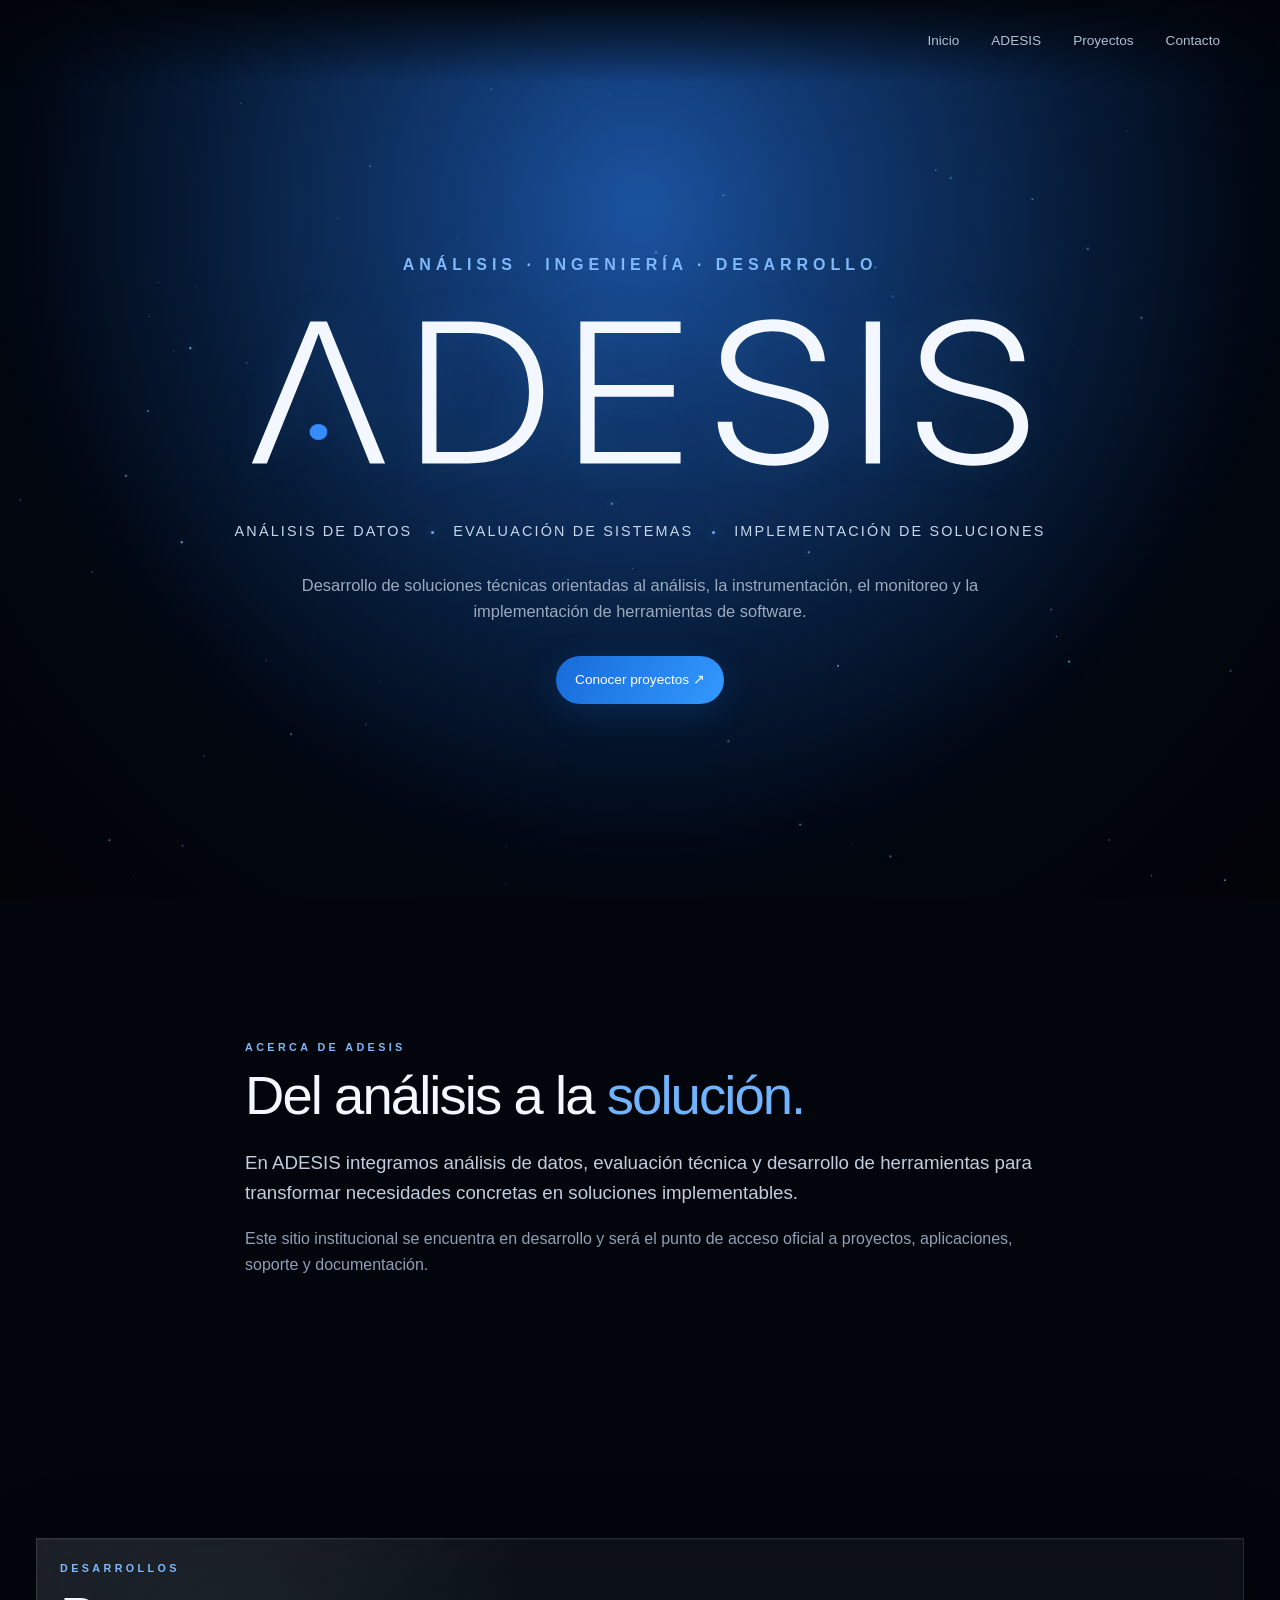
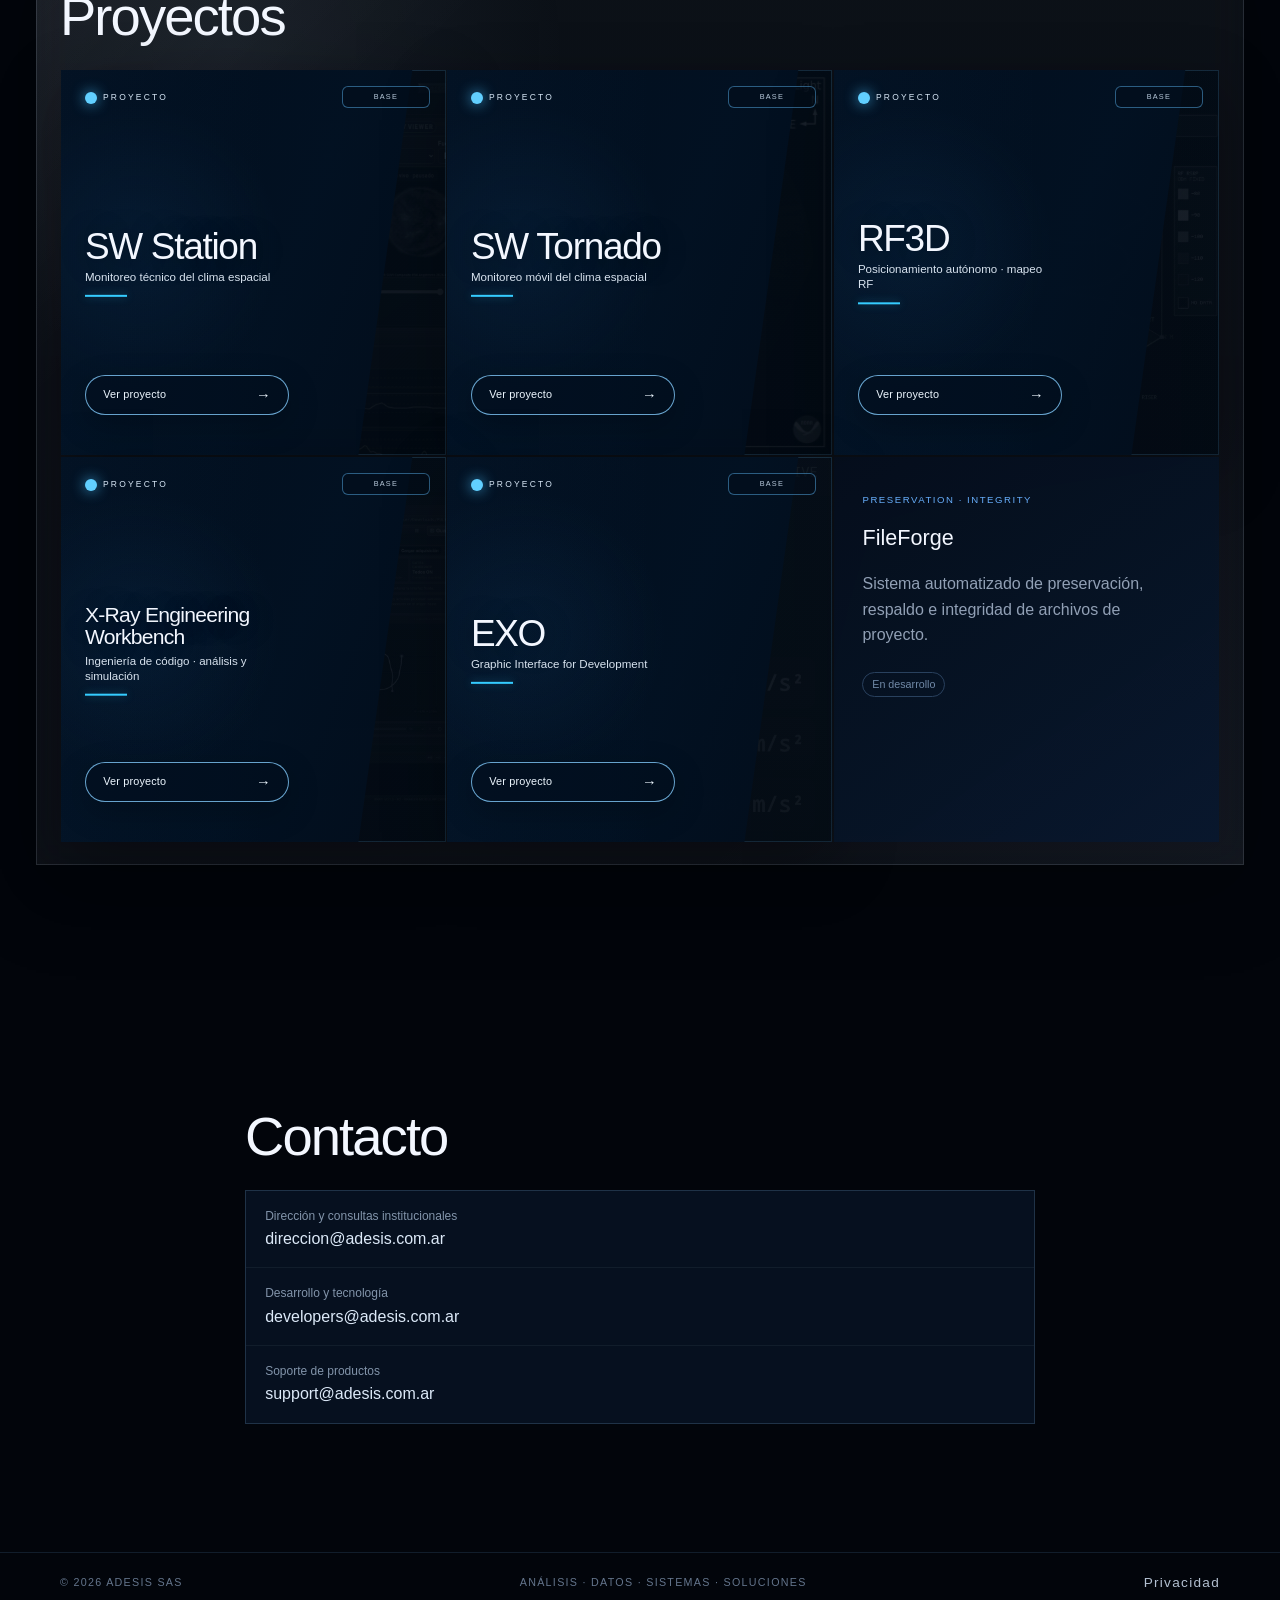
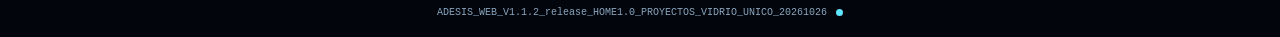
==== index.html @ 757b5bbe "Release ADESIS Web V1.1.2 — remove inner Projects panel" ====
<!doctype html>
<html lang="es"><head><meta charset="utf-8"><meta name="viewport" content="width=device-width,initial-scale=1"><meta name="theme-color" content="#020711"><meta name="description" content="ADESIS — Análisis de Datos, Evaluación de Sistemas e Implementación de Soluciones."><title>ADESIS · Análisis, ingeniería y desarrollo</title><link rel="icon" type="image/svg+xml" href="assets/favicon.svg"><link rel="stylesheet" href="assets/css/home.css?v=1.1.2"><script src="assets/js/home.js" defer></script><noscript><style>.reveal{opacity:1;transform:none}@media(max-width:760px){header .toggle{display:none}header .primary-nav{display:flex;position:static;flex-direction:row;flex-wrap:wrap;gap:.6rem;padding:.6rem;font-size:.75rem}header .nav{height:auto;min-height:82px}}</style></noscript></head><body><canvas id="particles" aria-hidden="true"></canvas><div class="glow"></div><header><div class="wrap nav"><button class="toggle" type="button" aria-controls="primary-nav" aria-expanded="false">Menú</button><nav class="primary-nav" id="primary-nav" aria-label="Navegación principal"><a href="#inicio">Inicio</a><a href="#estudio">ADESIS</a><a href="#proyectos">Proyectos</a><a href="#contacto">Contacto</a></nav></div></header><main><section id="inicio" class="hero"><div class="wrap hero-copy reveal"><p class="eyebrow">ANÁLISIS · INGENIERÍA · DESARROLLO</p><h1 class="hero-wordmark-v10" aria-label="ADESIS"><svg xmlns="http://www.w3.org/2000/svg" viewBox="0 0 7928 1900" role="img" aria-label="ADESIS">
<title>ADESIS</title>

<g transform="translate(300 1600) scale(1 -0.9)">
<path id="glyph-A-0" transform="translate(-20 0)" d="M20 0H162L520 983C557 1086 596 1198 651 1364C705 1198 744 1086 781 983L1134 0H1278L729 1490H572Z" fill="#F3F7FF"/>
<circle id="adesis-blue-dot" cx="629" cy="330" r="84.375" fill="#348CFF"/>
<path id="glyph-D-1608" transform="translate(1453 0)" d="M591 0C1040 0 1298 280 1298 749C1298 1211 1044 1490 617 1490H155V0ZM290 122V1368H609C972 1368 1163 1134 1163 749C1163 359 968 122 583 122Z" fill="#F3F7FF"/>
<path id="glyph-E-3101" transform="translate(2946 0)" d="M155 0H1101V122H290V701H1037V823H290V1368H1101V1490H155Z" fill="#F3F7FF"/>
<path id="glyph-S-4397" transform="translate(4314 0)" d="M613 -23C923 -23 1131 149 1131 399C1131 599 1001 723 722 797L553 843C338 900 249 980 249 1107C249 1271 396 1388 601 1388C812 1388 950 1264 962 1073H1096C1086 1340 896 1513 605 1513C313 1513 115 1346 115 1101C115 909 237 790 518 716L685 671C909 611 995 530 995 394C995 217 843 101 613 101C372 101 226 230 221 437H83C88 157 293 -23 613 -23Z" fill="#F3F7FF"/>
<path id="glyph-I-5795" transform="translate(5640 0)" d="M290 1490H155V0H290Z" fill="#F3F7FF"/>
<path id="glyph-S-6280" transform="translate(6197 0)" d="M613 -23C923 -23 1131 149 1131 399C1131 599 1001 723 722 797L553 843C338 900 249 980 249 1107C249 1271 396 1388 601 1388C812 1388 950 1264 962 1073H1096C1086 1340 896 1513 605 1513C313 1513 115 1346 115 1101C115 909 237 790 518 716L685 671C909 611 995 530 995 394C995 217 843 101 613 101C372 101 226 230 221 437H83C88 157 293 -23 613 -23Z" fill="#F3F7FF"/>
</g></svg></h1><p class="tagline">Análisis de Datos <i></i> Evaluación de Sistemas <i></i> Implementación de Soluciones</p><p class="lead">Desarrollo de soluciones técnicas orientadas al análisis, la instrumentación, el monitoreo y la implementación de herramientas de software.</p><div class="actions"><a class="btn primary" href="#proyectos">Conocer proyectos ↗</a></div></div></section><section id="estudio" class="section band"><div class="wrap narrow reveal"><p class="eyebrow">ACERCA DE ADESIS</p><h2>Del análisis a la <em>solución.</em></h2><p class="big">En ADESIS integramos análisis de datos, evaluación técnica y desarrollo de herramientas para transformar necesidades concretas en soluciones implementables.</p><p class="muted">Este sitio institucional se encuentra en desarrollo y será el punto de acceso oficial a proyectos, aplicaciones, soporte y documentación.</p></div></section><section id="proyectos" class="section"><div class="wrap projects-focus"><p class="eyebrow reveal">DESARROLLOS</p><h2 class="reveal">Proyectos</h2><div class="cards">
<article class="sw-project-card reveal" id="sw-station-card" aria-label="Proyecto SW Station">
  <img class="sw-project-image" src="assets/img/projects/01_SW_Station.png" alt="Interfaz real de SW Station" draggable="false">
  <div class="sw-image-veil" aria-hidden="true"></div>
  <div class="sw-shutter" aria-hidden="true"></div>
  <div class="sw-project-dot">Proyecto</div>
  <div class="sw-state" aria-live="polite">BASE</div>
  <section class="sw-title-block">
    <h3 class="sw-title">SW Station</h3>
    <p class="sw-subtitle">Monitoreo técnico del clima espacial</p>
    <div class="sw-rule" aria-hidden="true"></div>
  </section>
  <div class="sw-details" id="sw-station-details">
    <p>Estación de monitoreo y análisis operacional de clima espacial con información oficial de NOAA y NASA, visualización técnica y captura de evidencia.</p>
  </div>
  <button class="sw-action" type="button" aria-expanded="false" aria-controls="sw-station-details">
    <span>Ver proyecto</span><span class="sw-arrow">→</span>
  </button>
</article>
<article class="sw-project-card reveal" id="sw-tornado-card" aria-label="Proyecto SW Tornado">
  <img class="sw-project-image" src="assets/img/projects/02_SW_Tornado.jpg" alt="Interfaz real de SW Tornado" draggable="false">
  <div class="sw-image-veil" aria-hidden="true"></div>
  <div class="sw-shutter" aria-hidden="true"></div>
  <div class="sw-project-dot">Proyecto</div>
  <div class="sw-state" aria-live="polite">BASE</div>
  <section class="sw-title-block">
    <h3 class="sw-title">SW Tornado</h3>
    <p class="sw-subtitle">Monitoreo móvil del clima espacial</p>
    <div class="sw-rule" aria-hidden="true"></div>
  </section>
  <div class="sw-details" id="sw-tornado-details">
    <p>Plataforma móvil asociada a SW Station para monitoreo, visualización y consulta operacional de clima espacial on the go.</p>
  </div>
  <button class="sw-action" type="button" aria-expanded="false" aria-controls="sw-tornado-details">
    <span>Ver proyecto</span><span class="sw-arrow">→</span>
  </button>
</article>
<article class="sw-project-card reveal" id="rf3d-card" aria-label="Proyecto RF3D">
  <img class="sw-project-image" src="assets/img/projects/03_RF3D.png" alt="Visualización real de RF3D" draggable="false">
  <div class="sw-image-veil" aria-hidden="true"></div>
  <div class="sw-shutter" aria-hidden="true"></div>
  <div class="sw-project-dot">Proyecto</div>
  <div class="sw-state" aria-live="polite">BASE</div>
  <section class="sw-title-block">
    <h3 class="sw-title">RF3D</h3>
    <p class="sw-subtitle">Posicionamiento autónomo · mapeo RF</p>
    <div class="sw-rule" aria-hidden="true"></div>
  </section>
  <div class="sw-details" id="rf3d-details">
    <p>Sistema de posicionamiento autónomo para mapear y medir señal de RF.</p>
  </div>
  <button class="sw-action" type="button" aria-expanded="false" aria-controls="rf3d-details">
    <span>Ver proyecto</span><span class="sw-arrow">→</span>
  </button>
</article>
<article class="sw-project-card reveal" id="xray-card" aria-label="Proyecto X-Ray Engineering Workbench">
  <img class="sw-project-image" src="assets/img/projects/04_XRay.jpg" alt="Interfaz real de X-Ray Engineering Workbench" draggable="false">
  <div class="sw-image-veil" aria-hidden="true"></div>
  <div class="sw-shutter" aria-hidden="true"></div>
  <div class="sw-project-dot">Proyecto</div>
  <div class="sw-state" aria-live="polite">BASE</div>
  <section class="sw-title-block">
    <h3 class="sw-title">X-Ray Engineering Workbench</h3>
    <p class="sw-subtitle">Ingeniería de código · análisis y simulación</p>
    <div class="sw-rule" aria-hidden="true"></div>
  </section>
  <div class="sw-details" id="xray-details">
    <p>Mesa de trabajo para ingeniería de código. Analiza, secciona, visualiza y simula el comportamiento del desarrollo, aportando claridad y facilitando su depuración y ejecución.</p>
  </div>
  <button class="sw-action" type="button" aria-expanded="false" aria-controls="xray-details">
    <span>Ver proyecto</span><span class="sw-arrow">→</span>
  </button>
</article>
<article class="sw-project-card reveal" id="exo-card" aria-label="Proyecto EXO">
  <img class="sw-project-image" src="assets/img/projects/05_EXO.jpg" alt="Interfaz real de EXO" draggable="false">
  <div class="sw-image-veil" aria-hidden="true"></div>
  <div class="sw-shutter" aria-hidden="true"></div>
  <div class="sw-project-dot">Proyecto</div>
  <div class="sw-state" aria-live="polite">BASE</div>
  <section class="sw-title-block">
    <h3 class="sw-title">EXO</h3>
    <p class="sw-subtitle">Graphic Interface for Development</p>
    <div class="sw-rule" aria-hidden="true"></div>
  </section>
  <div class="sw-details" id="exo-details">
    <p>Entorno gráfico orientado a facilitar herramientas y operaciones de desarrollo.</p>
  </div>
  <button class="sw-action" type="button" aria-expanded="false" aria-controls="exo-details">
    <span>Ver proyecto</span><span class="sw-arrow">→</span>
  </button>
</article>
<article class="card reveal"><small>PRESERVATION · INTEGRITY</small><h3>FileForge</h3><p>Sistema automatizado de preservación, respaldo e integridad de archivos de proyecto.</p><span>En desarrollo</span></article></div></div></section><section id="contacto" class="section band"><div class="wrap narrow reveal"><h2>Contacto</h2><div class="contacts"><a href="mailto:direccion@adesis.com.ar">Dirección y consultas institucionales<strong>direccion@adesis.com.ar</strong></a><a href="mailto:developers@adesis.com.ar">Desarrollo y tecnología<strong>developers@adesis.com.ar</strong></a><a href="mailto:support@adesis.com.ar">Soporte de productos<strong>support@adesis.com.ar</strong></a></div></div></section></main><footer><div class="wrap foot"><span>© <span id="year"></span> ADESIS SAS</span><span>ANÁLISIS · DATOS · SISTEMAS · SOLUCIONES</span><a href="privacy.html">Privacidad</a><span class="idmp" title="Identificador de build · seleccionable y copiable">ADESIS_WEB_V1.1.2_release_HOME1.0_PROYECTOS_VIDRIO_UNICO_20261026<span class="idmp-led" aria-label="LIVE ON/OFF"></span></span></div></footer></body></html>
---- assets/css/home.css ----
:root{--bg:#02050b;--text:#f3f7ff;--muted:#91a0b5;--accent:#61adff;--line:#79b7ff22;--max:1160px}*{box-sizing:border-box}html{scroll-behavior:smooth}body{margin:0;background:#02050b;color:var(--text);font-family:"Roboto Flex","Helvetica Neue",Arial,sans-serif;line-height:1.6;overflow-x:hidden}body:before{content:"";position:fixed;inset:0;z-index:-3;background:radial-gradient(ellipse at 50% 18%,#0b2854 0,#06162f 28%,#020711 60%,#010307 100%)}#particles{position:fixed;inset:0;width:100%;height:100%;z-index:-1;pointer-events:none}.glow{position:fixed;z-index:-2;inset:-20%;pointer-events:none;background:radial-gradient(circle at 50% 30%,#2e8cff20,transparent 27%);animation:breathe 11s ease-in-out infinite alternate}.wrap{width:min(calc(100% - 2.5rem),var(--max));margin:auto}.narrow{max-width:790px}header{position:absolute;z-index:30;inset:0 0 auto;background:linear-gradient(#02050bee,#02050b00)}.nav{height:82px;display:flex;align-items:center;justify-content:space-between}.brand{color:#fff;text-decoration:none;font-weight:650;letter-spacing:.04em;font-size:1rem}nav{display:flex;gap:2rem}nav a,footer a{color:#b3c0d1;text-decoration:none;font-size:.85rem;transition:.3s}nav a:hover{color:#fff;text-shadow:0 0 18px #65adff}.toggle{display:none}.hero{min-height:100svh;display:grid;place-items:center;position:relative;padding:90px 0 50px}.hero-copy{text-align:center;max-width:880px}.eyebrow{letter-spacing:.32em;color:#7fb9fa;font-size:.67rem;font-weight:650}h1{font-weight:300;letter-spacing:.13em;font-size:clamp(4rem,11vw,8.6rem);line-height:.9;margin:1.2rem 0 1.8rem;text-shadow:0 0 50px #57a7ff2b}.tagline{letter-spacing:.15em;text-transform:uppercase;font-size:clamp(.65rem,1.4vw,.9rem);color:#c8d6e8}.tagline i:after{content:"";display:inline-block;width:3px;height:3px;border-radius:50%;background:#65adff;margin:0 .8rem;vertical-align:middle;box-shadow:0 0 10px #65adff}.lead{max-width:680px;margin:1.8rem auto;color:#9baabd;font-size:1.03rem}.actions{display:flex;justify-content:center;gap:.8rem;margin-top:2rem}.btn{padding:.8rem 1.2rem;border-radius:999px;text-decoration:none;font-size:.85rem;transition:.35s}.primary{background:linear-gradient(120deg,#176bd9,#3299ff);color:#fff;box-shadow:0 8px 35px #1d7cf22e}.primary:hover{transform:translateY(-2px);box-shadow:0 12px 42px #1d7cf257}.ghost{border:1px solid #81b6f13f;color:#d6e4f6;background:#05112459}.scroll{position:absolute;bottom:25px;left:50%;transform:translateX(-50%);text-align:center;color:#647b97;font-size:8px;letter-spacing:.24em}.section{padding:clamp(5.5rem,10vw,9rem) 0}.band{background:linear-gradient(180deg,#040d1b8f,#07152aab,#0309138f);border-block:1px solid #72a9e714}h2{font-size:clamp(2.2rem,5vw,4.1rem);font-weight:380;letter-spacing:-.035em;line-height:1.05;margin:.6rem 0 1.5rem}h2 em{font-style:normal;color:#70b4ff}.big{font-size:1.17rem;color:#c2cede}.muted,.card p{color:var(--muted)}.cards{display:grid;grid-template-columns:repeat(3,1fr);gap:1px;background:var(--line);border:1px solid var(--line)}.card{position:relative;min-height:275px;padding:1.8rem;background:linear-gradient(145deg,#050e1cf2,#08182fe6);transition:.4s;overflow:hidden}.card:before{content:"";position:absolute;inset:0;background:radial-gradient(circle at 50% 0,#3f99ff1f,transparent 52%);opacity:0;transition:.4s}.card:hover{transform:translateY(-3px);z-index:2;box-shadow:0 18px 60px #0008}.card:hover:before{opacity:1}.card small{color:#67aefb;font-size:.6rem;letter-spacing:.16em}.card h3{font-size:1.35rem;font-weight:480;margin:.6rem 0}.card span{display:inline-block;margin-top:.5rem;padding:.2rem .55rem;border:1px solid #29415e;border-radius:999px;color:#718aa8;font-size:.67rem}.contacts{display:grid;gap:1px;background:var(--line);border:1px solid var(--line)}.contacts a{display:flex;flex-direction:column;padding:1rem 1.2rem;background:#051020e6;color:#8294aa;text-decoration:none;font-size:.75rem;transition:.3s}.contacts a:hover{background:#0b2343cc}.contacts strong{color:#dce9f8;font-size:1rem;font-weight:480}footer{border-top:1px solid var(--line);color:#64758c;font-size:.67rem;letter-spacing:.12em}.foot{min-height:82px;display:flex;justify-content:space-between;align-items:center}.reveal{opacity:0;transform:translateY(18px);transition:opacity .9s ease,transform .9s cubic-bezier(.2,.7,.2,1)}.reveal.visible{opacity:1;transform:none}@keyframes breathe{from{opacity:.6;transform:scale(.96)}to{opacity:1;transform:scale(1.04)}}@media(max-width:760px){.wrap{width:min(calc(100% - 1.5rem),var(--max))}.toggle{display:block;background:#071326aa;color:#d9e8f8;border:1px solid #29415e;border-radius:999px;padding:.45rem .8rem}nav{display:none;position:absolute;top:70px;left:.75rem;right:.75rem;flex-direction:column;padding:1rem;background:#050d1af2;border:1px solid var(--line);backdrop-filter:blur(18px)}nav.open{display:flex}h1{font-size:clamp(3.4rem,18vw,5.5rem);letter-spacing:.07em}.tagline{line-height:2}.actions{flex-direction:column;align-items:center}.cards{grid-template-columns:1fr}.card{min-height:220px}.foot{padding:1.2rem 0;min-height:0;flex-direction:column;align-items:flex-start;gap:.5rem}}@media(prefers-reduced-motion:reduce){html{scroll-behavior:auto}.glow{animation:none}.reveal{opacity:1;transform:none;transition:none}}.hero-wordmark{display:flex;align-items:baseline;justify-content:center;gap:0;letter-spacing:.13em}.hero-a{position:relative;display:inline-block;font:inherit;font-weight:300;letter-spacing:0;color:#f3f7ff;line-height:inherit}.hero-a:after{content:"";position:absolute;left:50%;top:49%;width:.34em;height:.105em;background:#071a38;transform:translate(-50%,-50%);z-index:1}.hero-a-dot{position:absolute;z-index:2;left:50%;top:49%;width:.055em;height:.055em;border-radius:50%;background:#348cff;transform:translate(-50%,-50%);box-shadow:0 0 .055em rgba(52,140,255,.8),0 0 .12em rgba(52,140,255,.3)}.hero-wordmark>span:last-child{font:inherit;font-weight:300;letter-spacing:.13em}
/* ADESIS experimental hero wordmark v0.1 */
.hero-wordmark-v01{display:block;width:min(92vw,780px);margin:1.2rem auto 1.8rem;line-height:1;color:#f3f7ff;text-shadow:none}
.hero-wordmark-v01 svg{display:block;width:100%;height:auto;overflow:visible;filter:drop-shadow(0 0 20px rgba(87,167,255,.10))}
.hero-wordmark-v01 .wm-dot{fill:#348cff;filter:drop-shadow(0 0 5px rgba(52,140,255,.75))}
.hero-wordmark-v01 .wm-cuts{fill:#08204a}
@media(max-width:760px){.hero-wordmark-v01{width:min(91vw,650px);margin:1.4rem auto 1.8rem}.hero-wordmark-v01 .wm-strokes{stroke-width:7.4}}

/* ADESIS official wordmark v1.2 */
.hero-wordmark-official{display:flex;align-items:baseline;justify-content:center;gap:.015em;margin:1.2rem 0 1.8rem;font-size:clamp(4rem,11vw,8.6rem);font-weight:300;letter-spacing:.13em;line-height:.9;color:#f3f7ff;text-shadow:0 0 50px #57a7ff2b}
.hero-wordmark-official .official-a{display:inline-flex;width:.82em;height:.92em;flex:0 0 .82em;align-self:baseline;transform:translateY(.075em);align-items:flex-end;justify-content:center}
.hero-wordmark-official .official-a svg{display:block;width:100%;height:100%;overflow:visible}
.hero-wordmark-official .official-a-dot{fill:#348cff;filter:drop-shadow(0 0 3px rgba(52,140,255,.7))}
.hero-wordmark-official .official-rest{font:inherit;letter-spacing:.13em;line-height:.9}
@media(max-width:760px){.hero-wordmark-official{font-size:clamp(3.4rem,18vw,5.5rem);letter-spacing:.07em}.hero-wordmark-official .official-rest{letter-spacing:.07em}}


/* ADESIS OFFLINE LAB — SW Station Card v1.4 integration
   Namespaced to avoid changing production card rules. */
.lab-ribbon{position:fixed;z-index:90;right:14px;bottom:14px;padding:7px 11px;border:1px solid rgba(99,164,230,.32);border-radius:999px;background:rgba(3,12,24,.70);backdrop-filter:blur(10px);color:#8cc8ff;font-size:9px;letter-spacing:.16em;pointer-events:none}
.sw-project-card{
  --sw-line:rgba(65,174,255,.55);
  --sw-top-base:91%;--sw-bottom-base:77%;
  --sw-top-open:58%;--sw-bottom-open:38%;
  --sw-ease:cubic-bezier(.22,.62,.21,1);
  position:relative;width:100%;aspect-ratio:1/1;min-height:0;
  overflow:hidden;isolation:isolate;container-type:inline-size;
  border:0;background:#03101f;
  box-shadow:0 20px 60px rgba(0,0,0,.30),inset 0 0 0 1px rgba(101,191,255,.34);
}
.sw-project-image{position:absolute;inset:-1%;z-index:0;width:102%;height:102%;object-fit:cover;object-position:50% 50%;filter:grayscale(1) saturate(0) brightness(.40) contrast(.93);opacity:.30;transform:scale(1.015);transition:filter 1350ms var(--sw-ease) 80ms,opacity 1350ms var(--sw-ease) 80ms,transform 1450ms var(--sw-ease)}
.sw-image-veil{position:absolute;inset:0;z-index:1;pointer-events:none;background:linear-gradient(90deg,rgba(2,7,13,.30),rgba(2,7,13,.12) 58%,rgba(2,7,13,.18)),linear-gradient(180deg,rgba(3,10,18,.13),rgba(0,4,9,.24));opacity:1;transition:opacity 1300ms var(--sw-ease) 70ms}
.sw-shutter{position:absolute;inset:-1px;z-index:2;pointer-events:none;clip-path:polygon(0 0,var(--sw-top-base) 0,var(--sw-bottom-base) 100%,0 100%);background:radial-gradient(circle at 20% 46%,rgba(16,61,104,.20),transparent 38%),linear-gradient(110deg,rgba(2,14,29,.992) 0%,rgba(2,17,34,.984) 57%,rgba(2,13,27,.97) 100%);box-shadow:23px 0 58px rgba(0,0,0,.34);transition:clip-path 1280ms var(--sw-ease)}
.sw-shutter:after{content:"";position:absolute;inset:0;background:linear-gradient(90deg,rgba(26,100,169,.05),transparent 54%)}
.sw-project-dot{position:absolute;z-index:6;top:5.4%;left:6.2%;display:flex;align-items:center;gap:1.6cqw;color:#d7e6f5;text-transform:uppercase;font-size:clamp(.48rem,2.2cqw,.62rem);letter-spacing:.26em}
.sw-project-dot:before{content:"";width:clamp(7px,3.1cqw,12px);height:clamp(7px,3.1cqw,12px);border-radius:50%;background:#61cfff;box-shadow:0 0 14px rgba(71,193,255,.85)}
.sw-state{position:absolute;z-index:6;right:4.2%;top:4.2%;min-width:clamp(58px,23cqw,90px);text-align:center;padding:4px 8px;border:1px solid rgba(87,171,232,.5);border-radius:6px;color:#b8c9db;background:rgba(3,14,27,.48);font-size:clamp(.45rem,1.9cqw,.56rem);letter-spacing:.16em;transition:color .7s ease,border-color .7s ease,box-shadow .7s ease}
.sw-title-block{position:absolute;z-index:5;left:6.2%;width:52%;top:50%;transform:translateY(-50%);transition:top 1280ms var(--sw-ease),transform 1280ms var(--sw-ease)}
.sw-title{margin:0;font-size:clamp(1.8rem,9.6cqw,3.25rem);font-weight:430;line-height:.96;letter-spacing:-.035em;text-shadow:0 2px 28px rgba(0,0,0,.48)}
.sw-subtitle{margin:1.5cqw 0 0;font-size:clamp(.69rem,3.0cqw,1.02rem);font-weight:400;color:#d8e3ef;line-height:1.3}
.sw-rule{width:clamp(25px,11cqw,44px);height:2px;margin-top:2.6cqw;background:#35ccff;box-shadow:0 0 8px rgba(53,204,255,.36)}
.sw-details{position:absolute;z-index:5;left:6.2%;top:49%;width:46%;opacity:0;transform:translateY(18px);pointer-events:none;transition:opacity 720ms ease 420ms,transform 1050ms var(--sw-ease) 300ms}
.sw-details p{margin:0;color:#cfdae7;font-size:clamp(.64rem,2.55cqw,.88rem);line-height:1.48;max-width:37ch}
.sw-action{position:absolute;z-index:7;left:6.2%;bottom:10.5%;appearance:none;min-width:clamp(142px,53cqw,205px);padding:clamp(8px,2.6cqw,13px) clamp(13px,4.5cqw,22px);border:1px solid rgba(132,205,255,.78);border-radius:999px;background:rgba(3,15,30,.64);color:#eef7ff;font:inherit;font-size:clamp(.68rem,2.8cqw,.92rem);letter-spacing:.015em;display:inline-flex;justify-content:space-between;align-items:center;gap:3cqw;cursor:pointer;box-shadow:0 10px 32px rgba(0,0,0,.22);transition:background 700ms ease 430ms,border-color 700ms ease 430ms,color 700ms ease 430ms,box-shadow 700ms ease 430ms,transform .25s ease,opacity .28s ease .05s,visibility 0s linear .33s}
.sw-action:active{transform:scale(.985)}.sw-action:focus-visible{outline:2px solid #8fe4ff;outline-offset:4px}.sw-arrow{font-size:1.35em;font-weight:300;line-height:1;transition:transform 700ms var(--sw-ease) 430ms}
.sw-project-card.is-open .sw-shutter{clip-path:polygon(0 0,var(--sw-top-open) 0,var(--sw-bottom-open) 100%,0 100%)}
.sw-project-card.is-open .sw-project-image{filter:grayscale(0) saturate(1.06) brightness(.84) contrast(1.02);opacity:.78;transform:scale(1.024)}
.sw-project-card.is-open .sw-image-veil{opacity:.18}
.sw-project-card.is-open .sw-title-block{top:30.5%;transform:translateY(-34%)}
.sw-project-card.is-open .sw-details{opacity:1;transform:translateY(0)}
.sw-project-card.is-open .sw-action{pointer-events:none;cursor:default;opacity:0;visibility:hidden;transform:translateY(8px);box-shadow:none}
.sw-project-card.is-open .sw-arrow{transform:translateX(4px)}
.sw-project-card.is-open .sw-state{color:#4bd8ff;border-color:#29c7ff;box-shadow:0 0 18px rgba(40,200,255,.14)}
@media(max-width:760px){.sw-project-card{border-radius:18px}.sw-title-block{width:61%}.sw-project-card.is-open .sw-title-block{top:29.5%;width:59%}.sw-details{width:55%}.sw-action{bottom:9%}}
@media(max-width:440px){.sw-project-card{--sw-top-base:93%;--sw-bottom-base:80%;--sw-top-open:61%;--sw-bottom-open:41%}.sw-title-block{width:64%}.sw-project-card.is-open .sw-title-block{width:62%;top:28.5%}.sw-details{width:59%;top:47.5%}.sw-action{bottom:8.5%}}
@media(prefers-reduced-motion:reduce){.sw-project-card *,.sw-project-card *:before,.sw-project-card *:after{transition:none!important;animation:none!important}}


/* Center the CCOR White Light square (source y=725..1486) in the card. */
#sw-tornado-card .sw-project-image{object-position:50% 97.3%}
#exo-card .sw-project-image{object-position:50% 32%}
@media(max-width:760px){#exo-card .sw-project-image{object-position:50% 28%}}

#xray-card .sw-title{font-size:clamp(1.18rem,1.65vw,1.72rem);line-height:1.06}
#xray-card .sw-subtitle{max-width:95%}
@media(max-width:760px){#xray-card .sw-title{font-size:clamp(1.25rem,5.8vw,1.7rem)}}

#rf3d-card .sw-project-image{object-position:50% 45%}
@media(max-width:760px){#rf3d-card .sw-project-image{object-position:50% 43%}}

/* ===== ADESIS 1.0.6 candidate | EXCLUSIVE SITE-SHELL OVERRIDES ===== */
/* Fondo único más luminoso, sin bandas que cortan la atmósfera */
body::before{background:radial-gradient(ellipse at 50% 24%,#133b78 0%,#0b2854 18%,#061a37 40%,#020711 68%,#010307 100%)}
.glow{inset:-24%;background:radial-gradient(circle at 50% 31%,rgba(46,140,255,.30) 0%,rgba(46,140,255,.16) 18%,rgba(46,140,255,.06) 34%,transparent 50%)}
.band{background:transparent;border-block:none}
.section{background:transparent}
/* Navegación conservada; sólo se elimina la marca repetida de la esquina */
header .nav{justify-content:flex-end}
/* Títulos generales - aprox. 15% más pequeños. Las tarjetas NO se alteran */
.section h2{font-size:clamp(1.9rem,4.25vw,3.48rem)}
/* Rótulo superior ANÁLISIS · INGENIERÍA · DESARROLLO más visible */
.hero .eyebrow{font-size:clamp(.80rem,1.25vw,1.02rem);font-weight:650;letter-spacing:.31em}
/* Geometría del logo elegida: A tipográfica sin travesaño + punto azul aumentado */
.hero-wordmark-v10{display:block;width:min(100%,840px);max-width:100%;margin:1rem auto 1.55rem;line-height:1;letter-spacing:normal;font-size:initial;text-shadow:none}
.hero-wordmark-v10 svg{display:block;width:100%;height:auto;overflow:visible;filter:drop-shadow(0 0 18px rgba(87,167,255,.11))}
/* Cristal gris, esquinas rectas, solo en el rectángulo interno de Proyectos */
#proyectos .projects-focus{position:relative;isolation:isolate}
/* Cristal en capa posterior, SIN reducir el ancho ni alterar la geometría de las tarjetas */
#proyectos .projects-focus::before{content:"";position:absolute;z-index:-1;inset:-22px -24px;pointer-events:none;border-radius:0;background:linear-gradient(180deg,rgba(64,70,78,.18),rgba(34,39,47,.34));border:1px solid rgba(204,216,230,.14);box-shadow:0 24px 80px rgba(0,0,0,.28),inset 0 1px 0 rgba(255,255,255,.04);backdrop-filter:blur(18px) saturate(118%);-webkit-backdrop-filter:blur(18px) saturate(118%)}
#proyectos .projects-focus::after{content:"";position:absolute;z-index:-1;inset:-22px -24px;pointer-events:none;background:linear-gradient(135deg,rgba(255,255,255,.05),transparent 24%,transparent 74%,rgba(145,165,190,.045)),radial-gradient(circle at 16% 12%,rgba(155,176,204,.08),transparent 26%)}
/* Solo indicador IDMP de la build candidata; ninguna modificación de las tarjetas */
.idmp{font:10px ui-monospace,SFMono-Regular,Consolas,monospace;letter-spacing:0;color:#88a5bf;display:inline-flex;align-items:center;gap:9px;overflow-wrap:anywhere;user-select:text}
.idmp-led{display:inline-block;flex:0 0 7px;width:7px;height:7px;border-radius:50%;background:#5ee5ff;animation:idmp-pulse 2s steps(1,end) infinite}
@keyframes idmp-pulse{0%,49.99%{opacity:1}50%,100%{opacity:0}}
@media(max-width:760px){
 .hero-wordmark-v10{width:min(95vw,650px);margin:1.3rem auto 1.5rem}
 .hero .eyebrow{font-size:.80rem;letter-spacing:.22em}
 #proyectos .projects-focus::before,#proyectos .projects-focus::after{inset:-13px -8px}
 .foot{gap:.7rem;align-items:flex-start}
 .idmp{max-width:100%;font-size:9px}
}
@media(prefers-reduced-motion:reduce){.idmp-led{animation:none}}
/* ===== END SITE-SHELL OVERRIDES ===== */


/* V1.0.7 · FileForge: misma curvatura móvil (18px) que las otras tarjetas. Desktop permanece igual. */
@media(max-width:760px){#proyectos .cards > article.card{border-radius:18px}}

/* V1.0.8 · footer completo, copiable y adaptable */
.foot{flex-wrap:wrap;gap:.8rem;padding:1.2rem 0}
.idmp{flex-basis:100%;min-width:0;justify-content:center;word-break:break-word}
a:focus-visible,.toggle:focus-visible{outline:2px solid #8fe4ff;outline-offset:4px}
@media(max-width:760px){.idmp{justify-content:flex-start}}
/* Indicador discreto ON/OFF también con movimiento reducido. */
@media(prefers-reduced-motion:reduce){.idmp-led{animation:idmp-pulse 4s steps(1,end) infinite}}

/* Evitar que el marco de proyectos exceda los márgenes en tablet. */
@media(min-width:761px) and (max-width:1208px){#proyectos .projects-focus::before,#proyectos .projects-focus::after{left:-18px;right:-18px}}


/* V1.1.2 · Un solo panel de vidrio: la grilla conserva su geometría. */
#proyectos .cards{background:transparent;border-color:transparent}
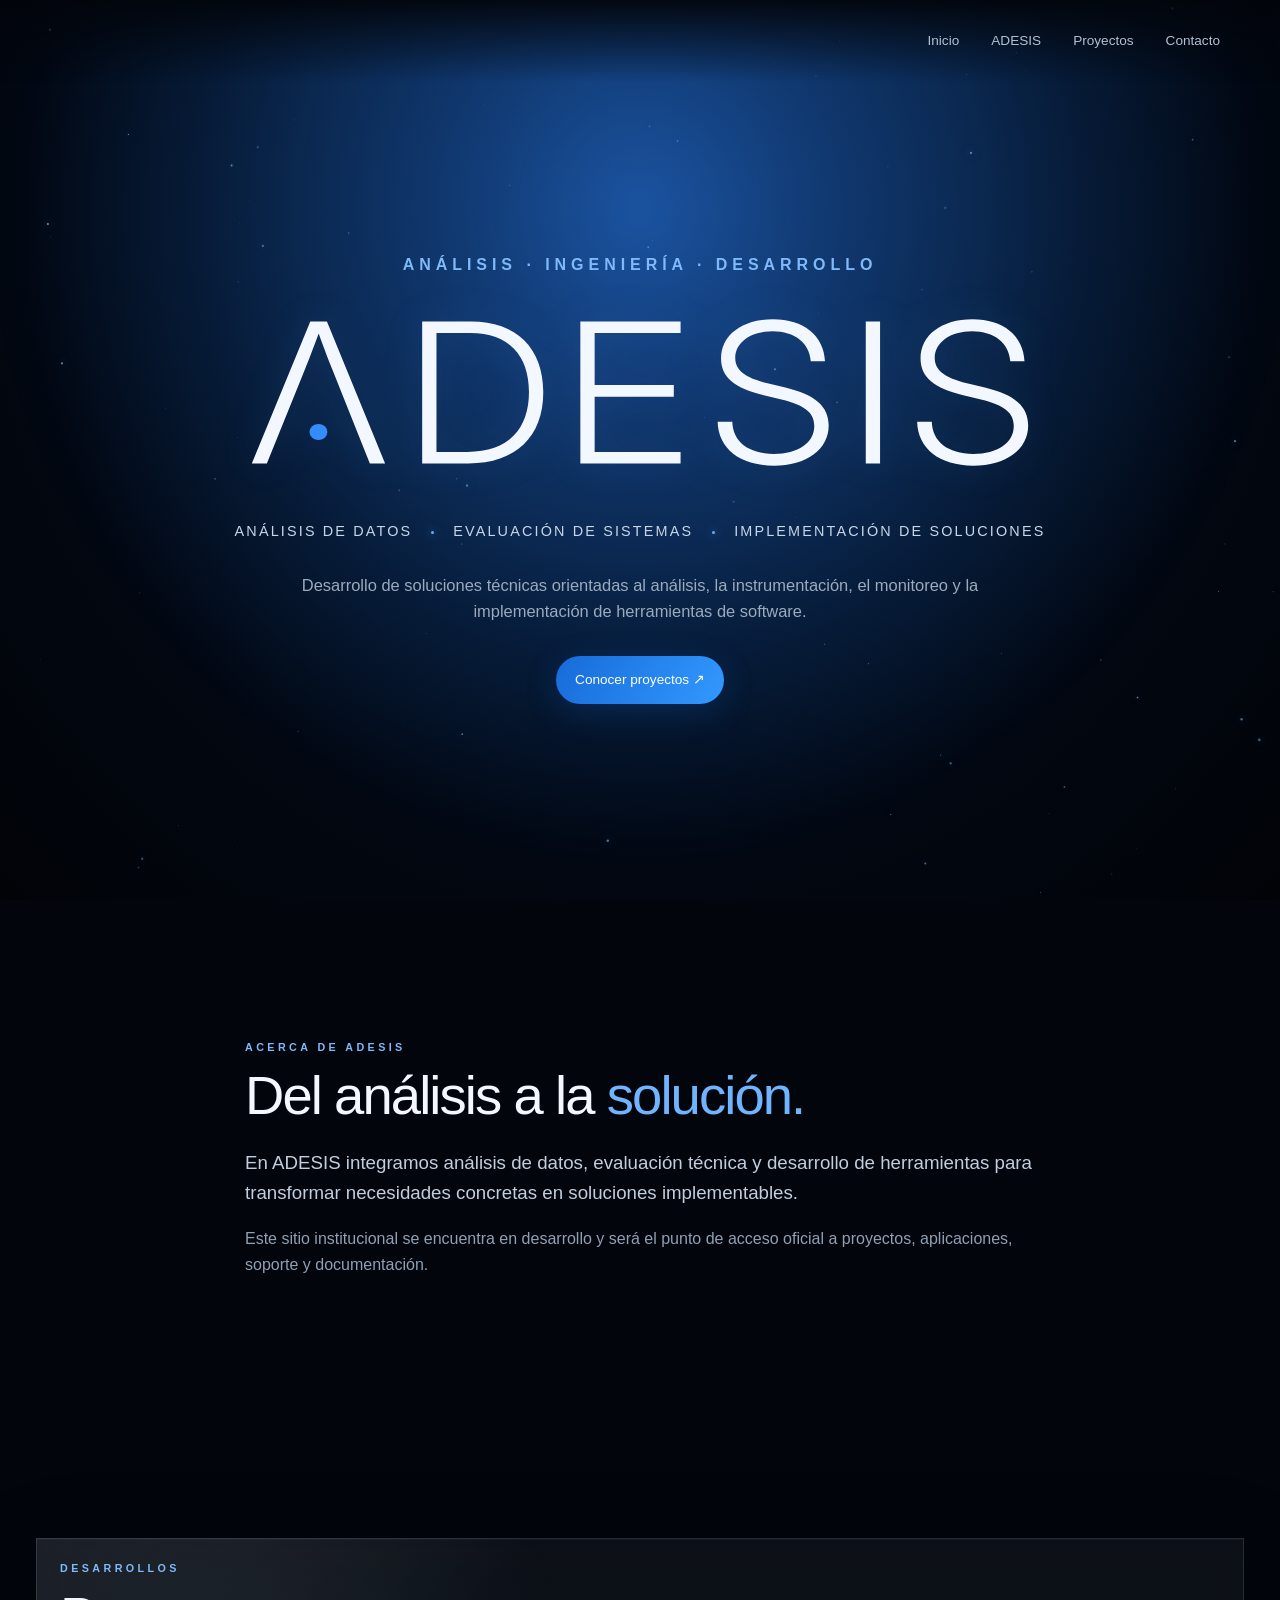
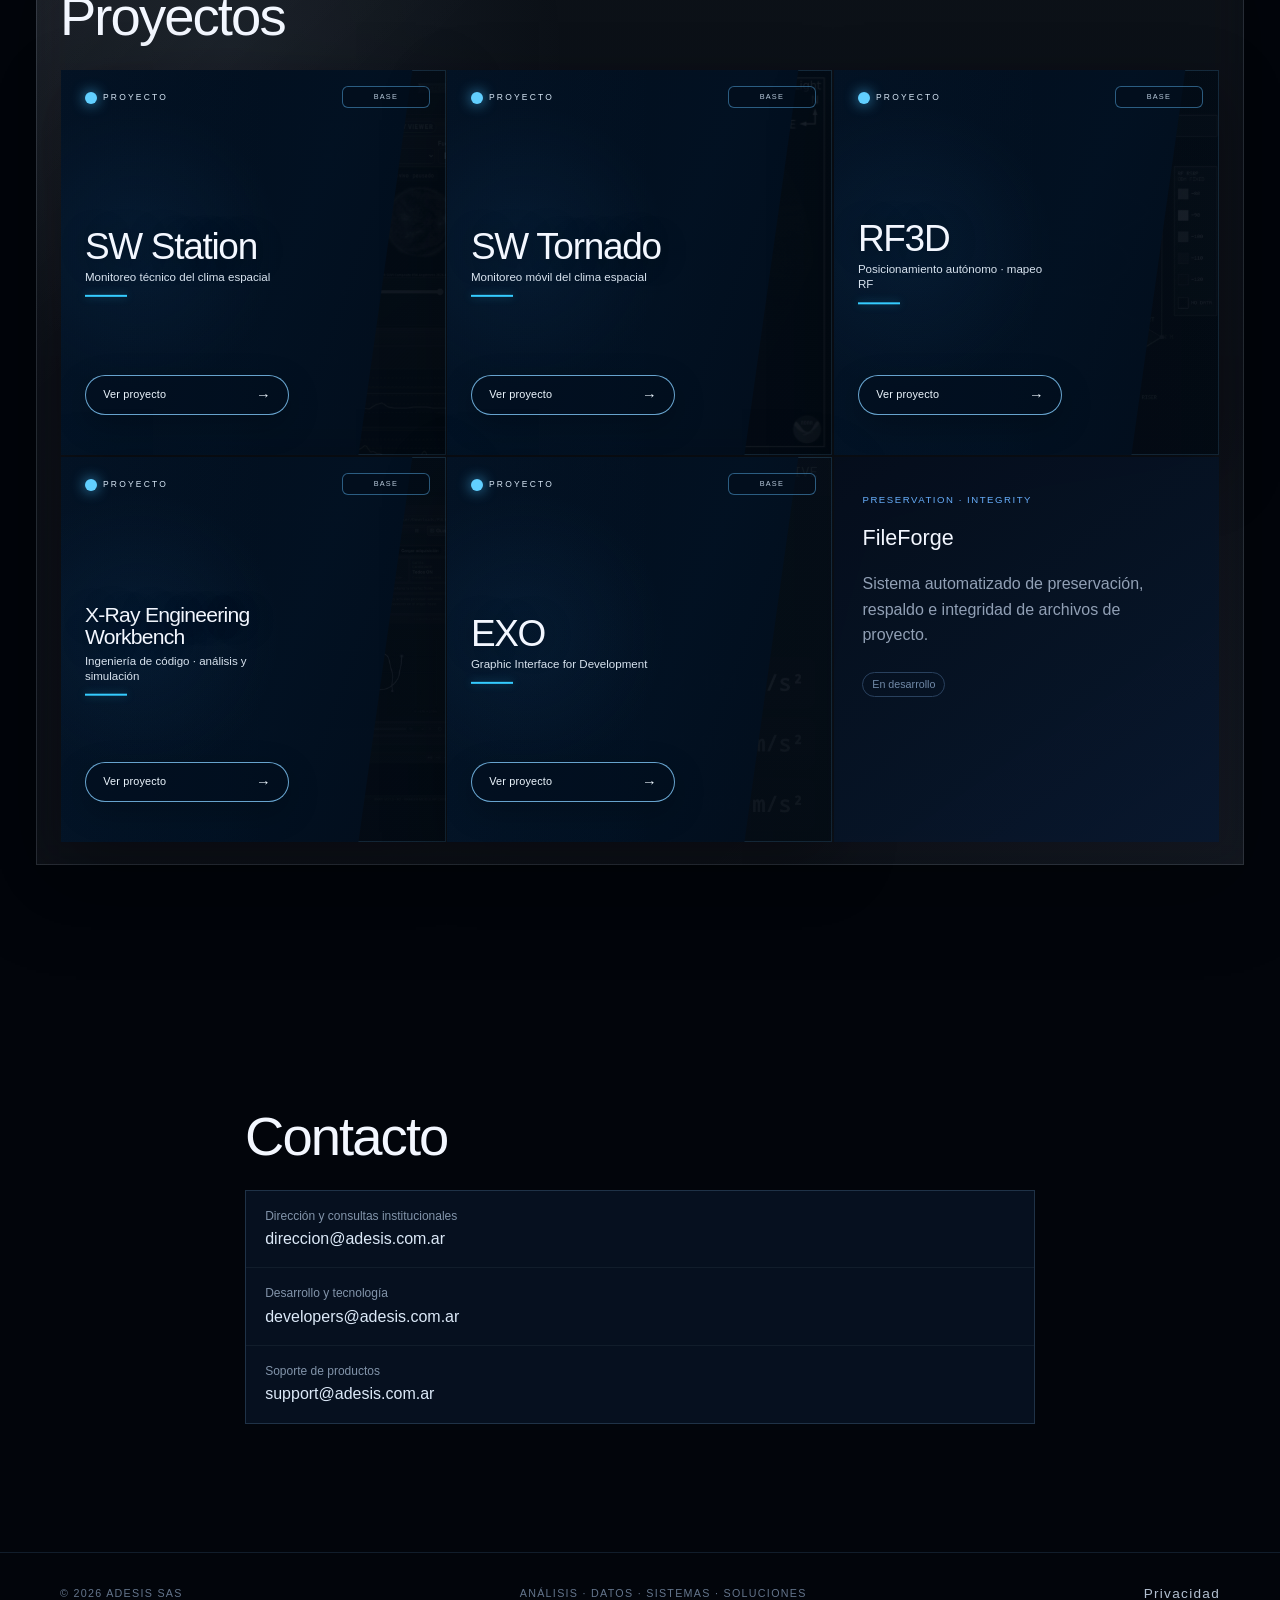
==== commit 5ca9de13: "Release ADESIS Web V1.1.3 — remove public development footer" ====
--- a/index.html
+++ b/index.html
@@ -101,4 +101,4 @@
     <span>Ver proyecto</span><span class="sw-arrow">→</span>
   </button>
 </article>
-<article class="card reveal"><small>PRESERVATION · INTEGRITY</small><h3>FileForge</h3><p>Sistema automatizado de preservación, respaldo e integridad de archivos de proyecto.</p><span>En desarrollo</span></article></div></div></section><section id="contacto" class="section band"><div class="wrap narrow reveal"><h2>Contacto</h2><div class="contacts"><a href="mailto:direccion@adesis.com.ar">Dirección y consultas institucionales<strong>direccion@adesis.com.ar</strong></a><a href="mailto:developers@adesis.com.ar">Desarrollo y tecnología<strong>developers@adesis.com.ar</strong></a><a href="mailto:support@adesis.com.ar">Soporte de productos<strong>support@adesis.com.ar</strong></a></div></div></section></main><footer><div class="wrap foot"><span>© <span id="year"></span> ADESIS SAS</span><span>ANÁLISIS · DATOS · SISTEMAS · SOLUCIONES</span><a href="privacy.html">Privacidad</a><span class="idmp" title="Identificador de build · seleccionable y copiable">ADESIS_WEB_V1.1.2_release_HOME1.0_PROYECTOS_VIDRIO_UNICO_20261026<span class="idmp-led" aria-label="LIVE ON/OFF"></span></span></div></footer></body></html>
+<article class="card reveal"><small>PRESERVATION · INTEGRITY</small><h3>FileForge</h3><p>Sistema automatizado de preservación, respaldo e integridad de archivos de proyecto.</p><span>En desarrollo</span></article></div></div></section><section id="contacto" class="section band"><div class="wrap narrow reveal"><h2>Contacto</h2><div class="contacts"><a href="mailto:direccion@adesis.com.ar">Dirección y consultas institucionales<strong>direccion@adesis.com.ar</strong></a><a href="mailto:developers@adesis.com.ar">Desarrollo y tecnología<strong>developers@adesis.com.ar</strong></a><a href="mailto:support@adesis.com.ar">Soporte de productos<strong>support@adesis.com.ar</strong></a></div></div></section></main><footer><div class="wrap foot"><span>© <span id="year"></span> ADESIS SAS</span><span>ANÁLISIS · DATOS · SISTEMAS · SOLUCIONES</span><a href="privacy.html">Privacidad</a></div></footer></body></html>
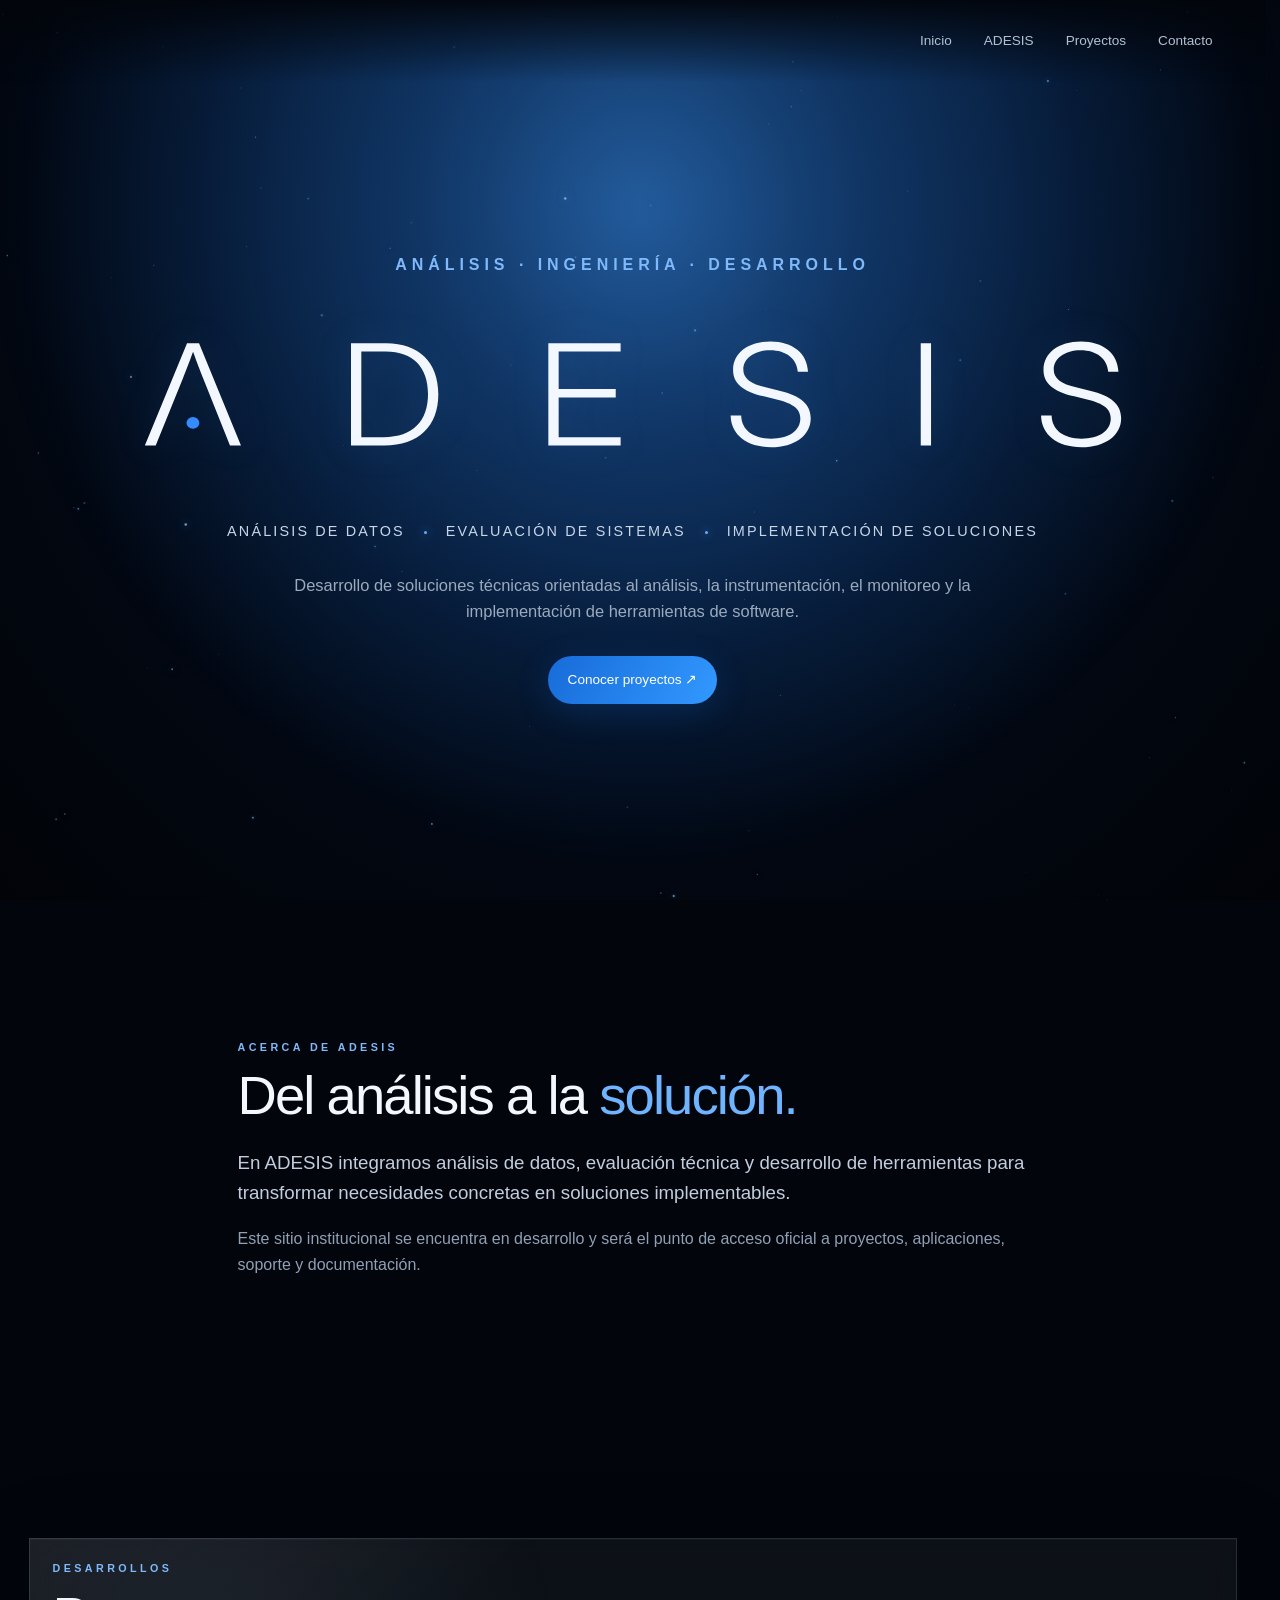
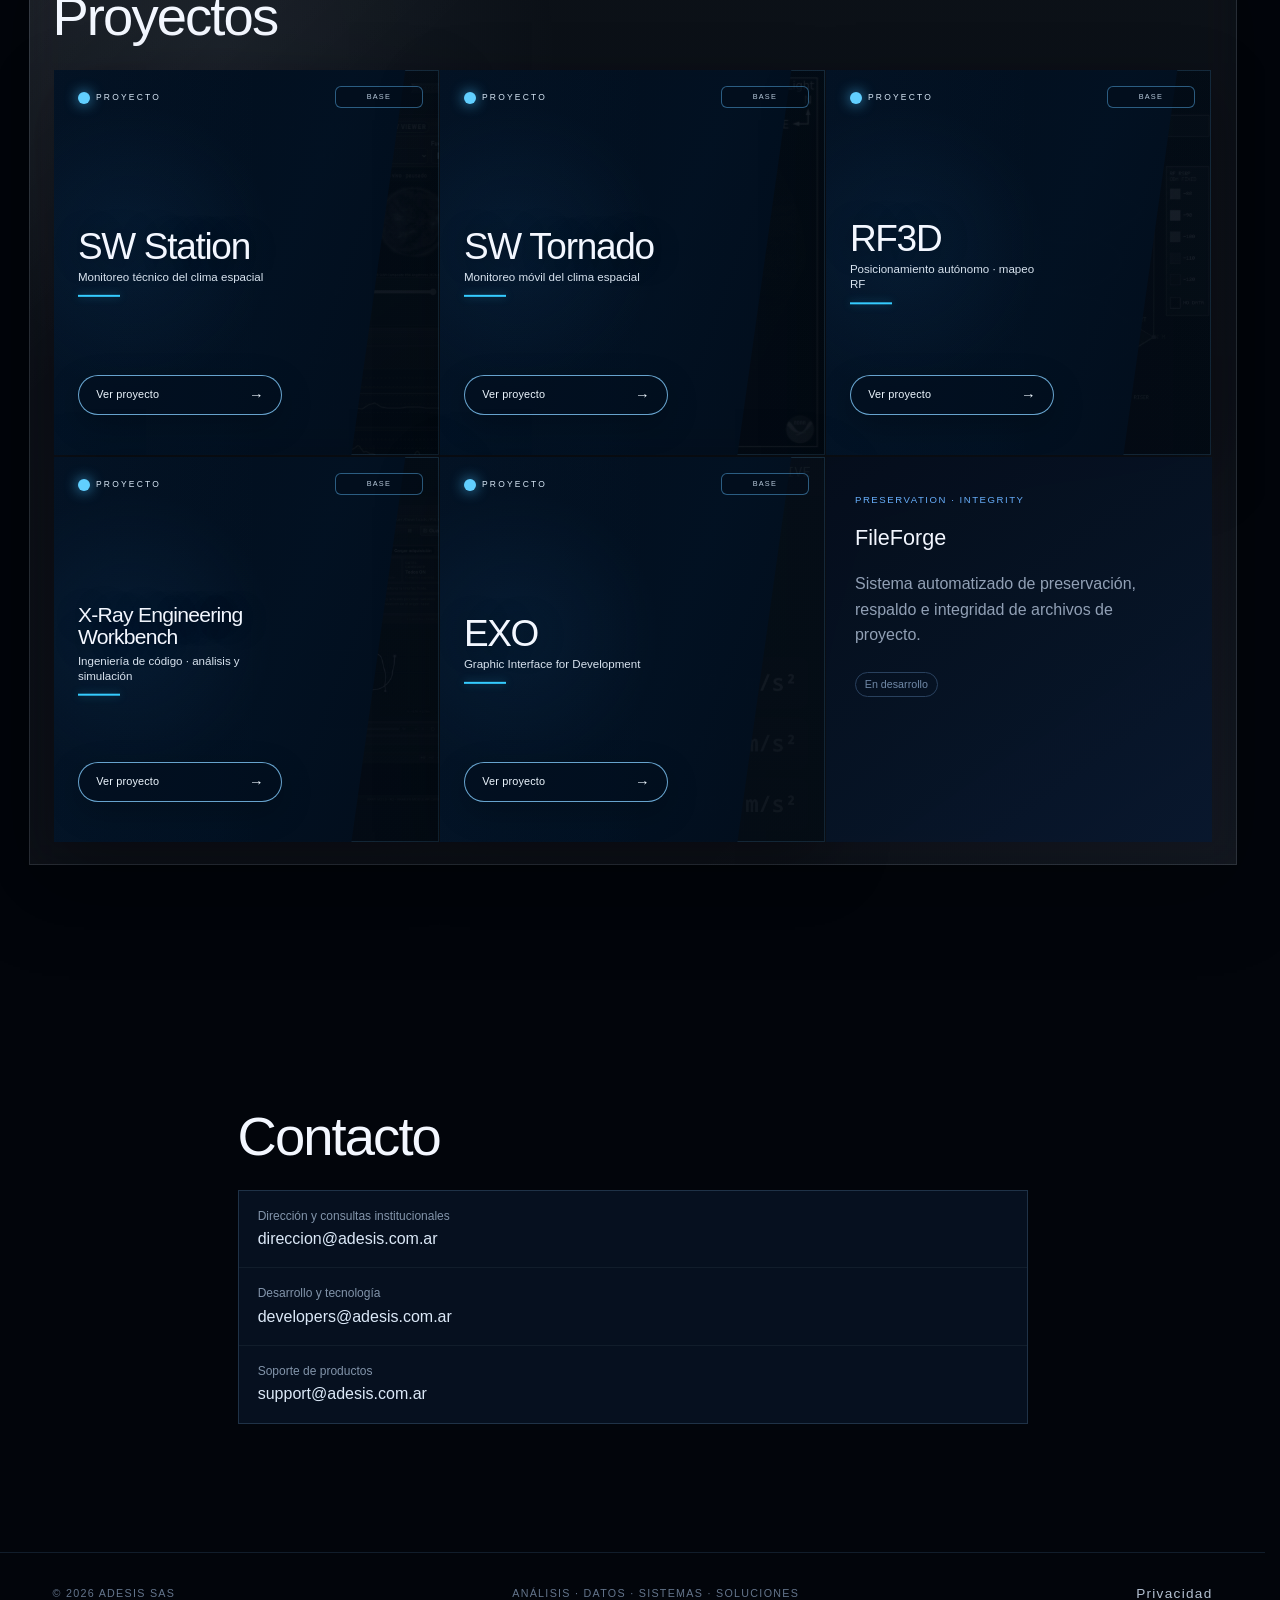
==== commit 69e7331d: "Release ADESIS Web V2.0.0 — bienvenida Tierra y letras animadas Integra la candidata RC01 validada s" ====
--- a/index.html
+++ b/index.html
@@ -1,16 +1,12 @@
 <!doctype html>
-<html lang="es"><head><meta charset="utf-8"><meta name="viewport" content="width=device-width,initial-scale=1"><meta name="theme-color" content="#020711"><meta name="description" content="ADESIS — Análisis de Datos, Evaluación de Sistemas e Implementación de Soluciones."><title>ADESIS · Análisis, ingeniería y desarrollo</title><link rel="icon" type="image/svg+xml" href="assets/favicon.svg"><link rel="stylesheet" href="assets/css/home.css?v=1.1.2"><script src="assets/js/home.js" defer></script><noscript><style>.reveal{opacity:1;transform:none}@media(max-width:760px){header .toggle{display:none}header .primary-nav{display:flex;position:static;flex-direction:row;flex-wrap:wrap;gap:.6rem;padding:.6rem;font-size:.75rem}header .nav{height:auto;min-height:82px}}</style></noscript></head><body><canvas id="particles" aria-hidden="true"></canvas><div class="glow"></div><header><div class="wrap nav"><button class="toggle" type="button" aria-controls="primary-nav" aria-expanded="false">Menú</button><nav class="primary-nav" id="primary-nav" aria-label="Navegación principal"><a href="#inicio">Inicio</a><a href="#estudio">ADESIS</a><a href="#proyectos">Proyectos</a><a href="#contacto">Contacto</a></nav></div></header><main><section id="inicio" class="hero"><div class="wrap hero-copy reveal"><p class="eyebrow">ANÁLISIS · INGENIERÍA · DESARROLLO</p><h1 class="hero-wordmark-v10" aria-label="ADESIS"><svg xmlns="http://www.w3.org/2000/svg" viewBox="0 0 7928 1900" role="img" aria-label="ADESIS">
-<title>ADESIS</title>
-
-<g transform="translate(300 1600) scale(1 -0.9)">
-<path id="glyph-A-0" transform="translate(-20 0)" d="M20 0H162L520 983C557 1086 596 1198 651 1364C705 1198 744 1086 781 983L1134 0H1278L729 1490H572Z" fill="#F3F7FF"/>
-<circle id="adesis-blue-dot" cx="629" cy="330" r="84.375" fill="#348CFF"/>
-<path id="glyph-D-1608" transform="translate(1453 0)" d="M591 0C1040 0 1298 280 1298 749C1298 1211 1044 1490 617 1490H155V0ZM290 122V1368H609C972 1368 1163 1134 1163 749C1163 359 968 122 583 122Z" fill="#F3F7FF"/>
-<path id="glyph-E-3101" transform="translate(2946 0)" d="M155 0H1101V122H290V701H1037V823H290V1368H1101V1490H155Z" fill="#F3F7FF"/>
-<path id="glyph-S-4397" transform="translate(4314 0)" d="M613 -23C923 -23 1131 149 1131 399C1131 599 1001 723 722 797L553 843C338 900 249 980 249 1107C249 1271 396 1388 601 1388C812 1388 950 1264 962 1073H1096C1086 1340 896 1513 605 1513C313 1513 115 1346 115 1101C115 909 237 790 518 716L685 671C909 611 995 530 995 394C995 217 843 101 613 101C372 101 226 230 221 437H83C88 157 293 -23 613 -23Z" fill="#F3F7FF"/>
-<path id="glyph-I-5795" transform="translate(5640 0)" d="M290 1490H155V0H290Z" fill="#F3F7FF"/>
-<path id="glyph-S-6280" transform="translate(6197 0)" d="M613 -23C923 -23 1131 149 1131 399C1131 599 1001 723 722 797L553 843C338 900 249 980 249 1107C249 1271 396 1388 601 1388C812 1388 950 1264 962 1073H1096C1086 1340 896 1513 605 1513C313 1513 115 1346 115 1101C115 909 237 790 518 716L685 671C909 611 995 530 995 394C995 217 843 101 613 101C372 101 226 230 221 437H83C88 157 293 -23 613 -23Z" fill="#F3F7FF"/>
-</g></svg></h1><p class="tagline">Análisis de Datos <i></i> Evaluación de Sistemas <i></i> Implementación de Soluciones</p><p class="lead">Desarrollo de soluciones técnicas orientadas al análisis, la instrumentación, el monitoreo y la implementación de herramientas de software.</p><div class="actions"><a class="btn primary" href="#proyectos">Conocer proyectos ↗</a></div></div></section><section id="estudio" class="section band"><div class="wrap narrow reveal"><p class="eyebrow">ACERCA DE ADESIS</p><h2>Del análisis a la <em>solución.</em></h2><p class="big">En ADESIS integramos análisis de datos, evaluación técnica y desarrollo de herramientas para transformar necesidades concretas en soluciones implementables.</p><p class="muted">Este sitio institucional se encuentra en desarrollo y será el punto de acceso oficial a proyectos, aplicaciones, soporte y documentación.</p></div></section><section id="proyectos" class="section"><div class="wrap projects-focus"><p class="eyebrow reveal">DESARROLLOS</p><h2 class="reveal">Proyectos</h2><div class="cards">
+<html lang="es"><head><script id="welcome-bootstrap">(()=>{if(!location.hash&&!matchMedia('(prefers-reduced-motion: reduce)').matches){document.documentElement.classList.add('welcome-pending');window.__adesisWelcomeFailSafe=setTimeout(()=>{document.documentElement.classList.remove('welcome-pending','welcome-ready','welcome-revealing');document.querySelector('.brand-motion')?.style.removeProperty('transform');document.querySelectorAll('[inert]').forEach(el=>el.inert=false)},10000)}})();</script><meta charset="utf-8"><meta name="viewport" content="width=device-width,initial-scale=1"><meta name="theme-color" content="#020711"><meta name="description" content="ADESIS — Análisis de Datos, Evaluación de Sistemas e Implementación de Soluciones."><title>ADESIS · Análisis, ingeniería y desarrollo</title><link rel="icon" type="image/svg+xml" href="assets/favicon.svg"><link rel="stylesheet" href="assets/css/home.css?v=1.1.2"><script src="assets/js/home.js" defer></script><noscript><style>.reveal{opacity:1;transform:none}@media(max-width:760px){header .toggle{display:none}header .primary-nav{display:flex;position:static;flex-direction:row;flex-wrap:wrap;gap:.6rem;padding:.6rem;font-size:.75rem}header .nav{height:auto;min-height:82px}}</style></noscript><link rel="stylesheet" href="assets/css/welcome.css"><script src="assets/js/welcome.js" defer></script></head><body><div class="welcome-curtain" aria-hidden="true"></div><div class="welcome-scene" hidden aria-hidden="true"><img class="welcome-earth" width="1800" height="271" fetchpriority="high" src="[data-uri]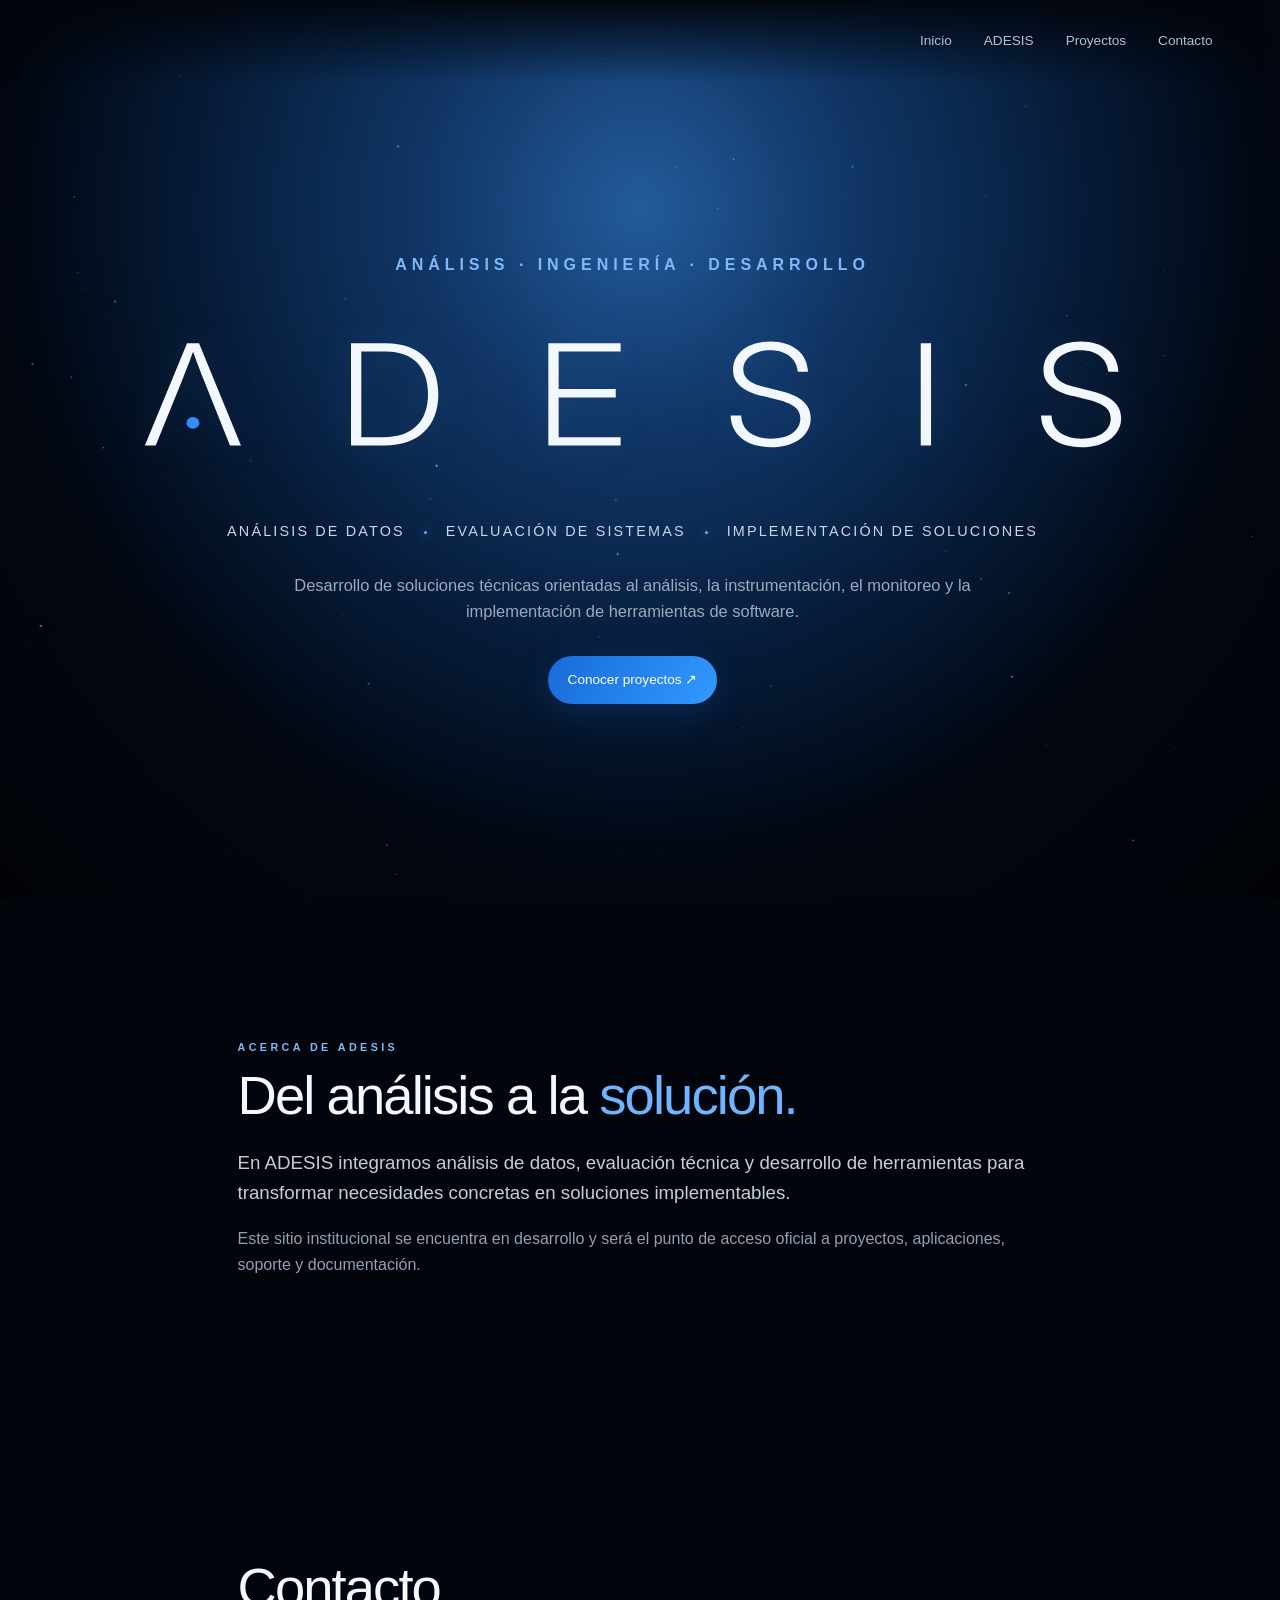
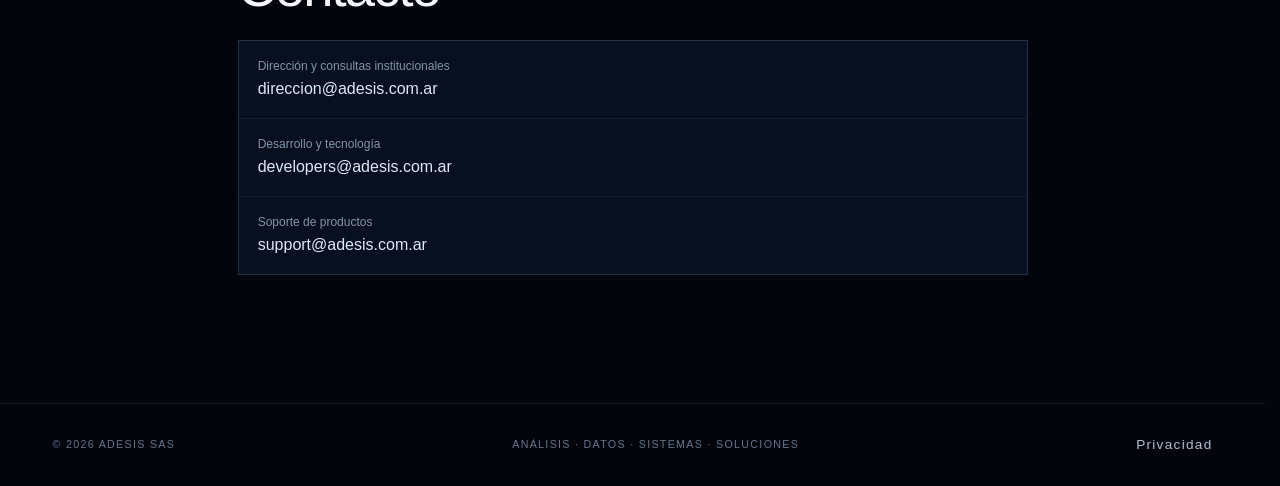
==== commit 424c6708: "Publicar ADESIS Web 2.0 C018 — Proyectos y fondo aurora normalizado Integra el sitio modular de la S" ====
--- a/index.html
+++ b/index.html
@@ -1,100 +1,9 @@
 <!doctype html>
-<html lang="es"><head><script id="welcome-bootstrap">(()=>{if(!location.hash&&!matchMedia('(prefers-reduced-motion: reduce)').matches){document.documentElement.classList.add('welcome-pending');window.__adesisWelcomeFailSafe=setTimeout(()=>{document.documentElement.classList.remove('welcome-pending','welcome-ready','welcome-revealing');document.querySelector('.brand-motion')?.style.removeProperty('transform');document.querySelectorAll('[inert]').forEach(el=>el.inert=false)},10000)}})();</script><meta charset="utf-8"><meta name="viewport" content="width=device-width,initial-scale=1"><meta name="theme-color" content="#020711"><meta name="description" content="ADESIS — Análisis de Datos, Evaluación de Sistemas e Implementación de Soluciones."><title>ADESIS · Análisis, ingeniería y desarrollo</title><link rel="icon" type="image/svg+xml" href="assets/favicon.svg"><link rel="stylesheet" href="assets/css/home.css?v=1.1.2"><script src="assets/js/home.js" defer></script><noscript><style>.reveal{opacity:1;transform:none}@media(max-width:760px){header .toggle{display:none}header .primary-nav{display:flex;position:static;flex-direction:row;flex-wrap:wrap;gap:.6rem;padding:.6rem;font-size:.75rem}header .nav{height:auto;min-height:82px}}</style></noscript><link rel="stylesheet" href="assets/css/welcome.css"><script src="assets/js/welcome.js" defer></script></head><body><div class="welcome-curtain" aria-hidden="true"></div><div class="welcome-scene" hidden aria-hidden="true"><img class="welcome-earth" width="1800" height="271" fetchpriority="high" src="[data-uri]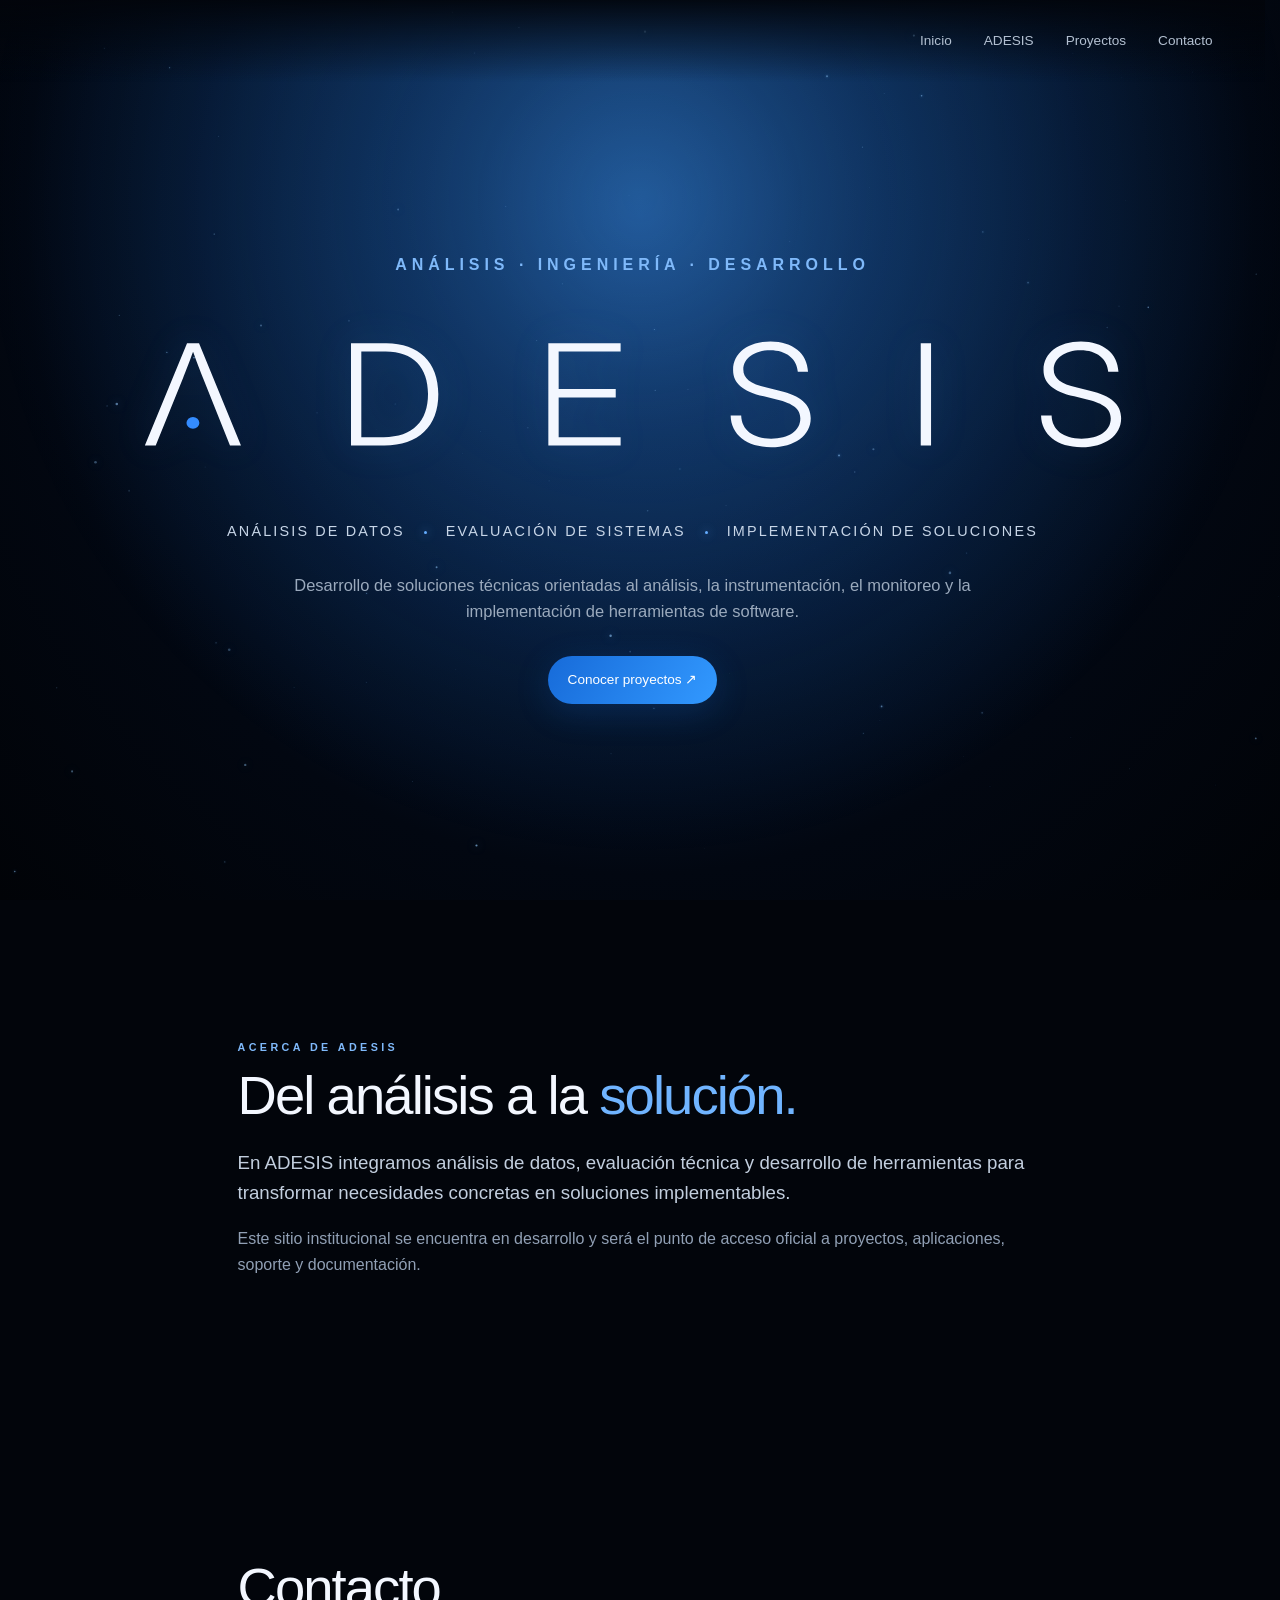
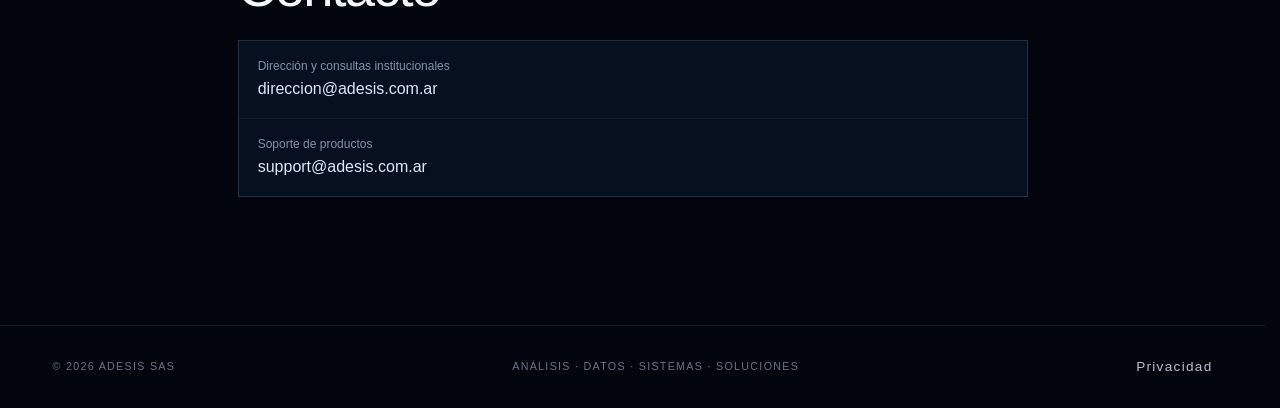
==== commit 4ba0f62b: "Contacto: conservar únicamente Dirección y Soporte Retira el enlace público developers@adesis.com.ar" ====
--- a/index.html
+++ b/index.html
@@ -6,4 +6,4 @@
 </g><g class="brand-letter" data-letter="S"><path d="M613 -23C923 -23 1131 149 1131 399C1131 599 1001 723 722 797L553 843C338 900 249 980 249 1107C249 1271 396 1388 601 1388C812 1388 950 1264 962 1073H1096C1086 1340 896 1513 605 1513C313 1513 115 1346 115 1101C115 909 237 790 518 716L685 671C909 611 995 530 995 394C995 217 843 101 613 101C372 101 226 230 221 437H83C88 157 293 -23 613 -23Z" fill="#F3F7FF" transform="translate(7584 0)" />
 </g><g class="brand-letter" data-letter="I"><path d="M290 1490H155V0H290Z" fill="#F3F7FF" transform="translate(10000 0)" />
 </g><g class="brand-letter" data-letter="S"><path d="M613 -23C923 -23 1131 149 1131 399C1131 599 1001 723 722 797L553 843C338 900 249 980 249 1107C249 1271 396 1388 601 1388C812 1388 950 1264 962 1073H1096C1086 1340 896 1513 605 1513C313 1513 115 1346 115 1101C115 909 237 790 518 716L685 671C909 611 995 530 995 394C995 217 843 101 613 101C372 101 226 230 221 437H83C88 157 293 -23 613 -23Z" fill="#F3F7FF" transform="translate(11647 0)" />
-</g></g></g></svg></h1><p class="tagline">Análisis de Datos <i></i> Evaluación de Sistemas <i></i> Implementación de Soluciones</p><p class="lead">Desarrollo de soluciones técnicas orientadas al análisis, la instrumentación, el monitoreo y la implementación de herramientas de software.</p><div class="actions"><a class="btn primary" href="proyectos.html">Conocer proyectos ↗</a></div></div></section><section id="estudio" class="section band"><div class="wrap narrow reveal"><p class="eyebrow">ACERCA DE ADESIS</p><h2>Del análisis a la <em>solución.</em></h2><p class="big">En ADESIS integramos análisis de datos, evaluación técnica y desarrollo de herramientas para transformar necesidades concretas en soluciones implementables.</p><p class="muted">Este sitio institucional se encuentra en desarrollo y será el punto de acceso oficial a proyectos, aplicaciones, soporte y documentación.</p></div></section><section id="contacto" class="section band"><div class="wrap narrow reveal"><h2>Contacto</h2><div class="contacts"><a href="mailto:direccion@adesis.com.ar">Dirección y consultas institucionales<strong>direccion@adesis.com.ar</strong></a><a href="mailto:developers@adesis.com.ar">Desarrollo y tecnología<strong>developers@adesis.com.ar</strong></a><a href="mailto:support@adesis.com.ar">Soporte de productos<strong>support@adesis.com.ar</strong></a></div></div></section></main><footer><div class="wrap foot"><span>© <span id="year"></span> ADESIS SAS</span><span>ANÁLISIS · DATOS · SISTEMAS · SOLUCIONES</span><a href="privacy.html">Privacidad</a></div></footer></body></html>
+</g></g></g></svg></h1><p class="tagline">Análisis de Datos <i></i> Evaluación de Sistemas <i></i> Implementación de Soluciones</p><p class="lead">Desarrollo de soluciones técnicas orientadas al análisis, la instrumentación, el monitoreo y la implementación de herramientas de software.</p><div class="actions"><a class="btn primary" href="proyectos.html">Conocer proyectos ↗</a></div></div></section><section id="estudio" class="section band"><div class="wrap narrow reveal"><p class="eyebrow">ACERCA DE ADESIS</p><h2>Del análisis a la <em>solución.</em></h2><p class="big">En ADESIS integramos análisis de datos, evaluación técnica y desarrollo de herramientas para transformar necesidades concretas en soluciones implementables.</p><p class="muted">Este sitio institucional se encuentra en desarrollo y será el punto de acceso oficial a proyectos, aplicaciones, soporte y documentación.</p></div></section><section id="contacto" class="section band"><div class="wrap narrow reveal"><h2>Contacto</h2><div class="contacts"><a href="mailto:direccion@adesis.com.ar">Dirección y consultas institucionales<strong>direccion@adesis.com.ar</strong></a><a href="mailto:support@adesis.com.ar">Soporte de productos<strong>support@adesis.com.ar</strong></a></div></div></section></main><footer><div class="wrap foot"><span>© <span id="year"></span> ADESIS SAS</span><span>ANÁLISIS · DATOS · SISTEMAS · SOLUCIONES</span><a href="privacy.html">Privacidad</a></div></footer></body></html>
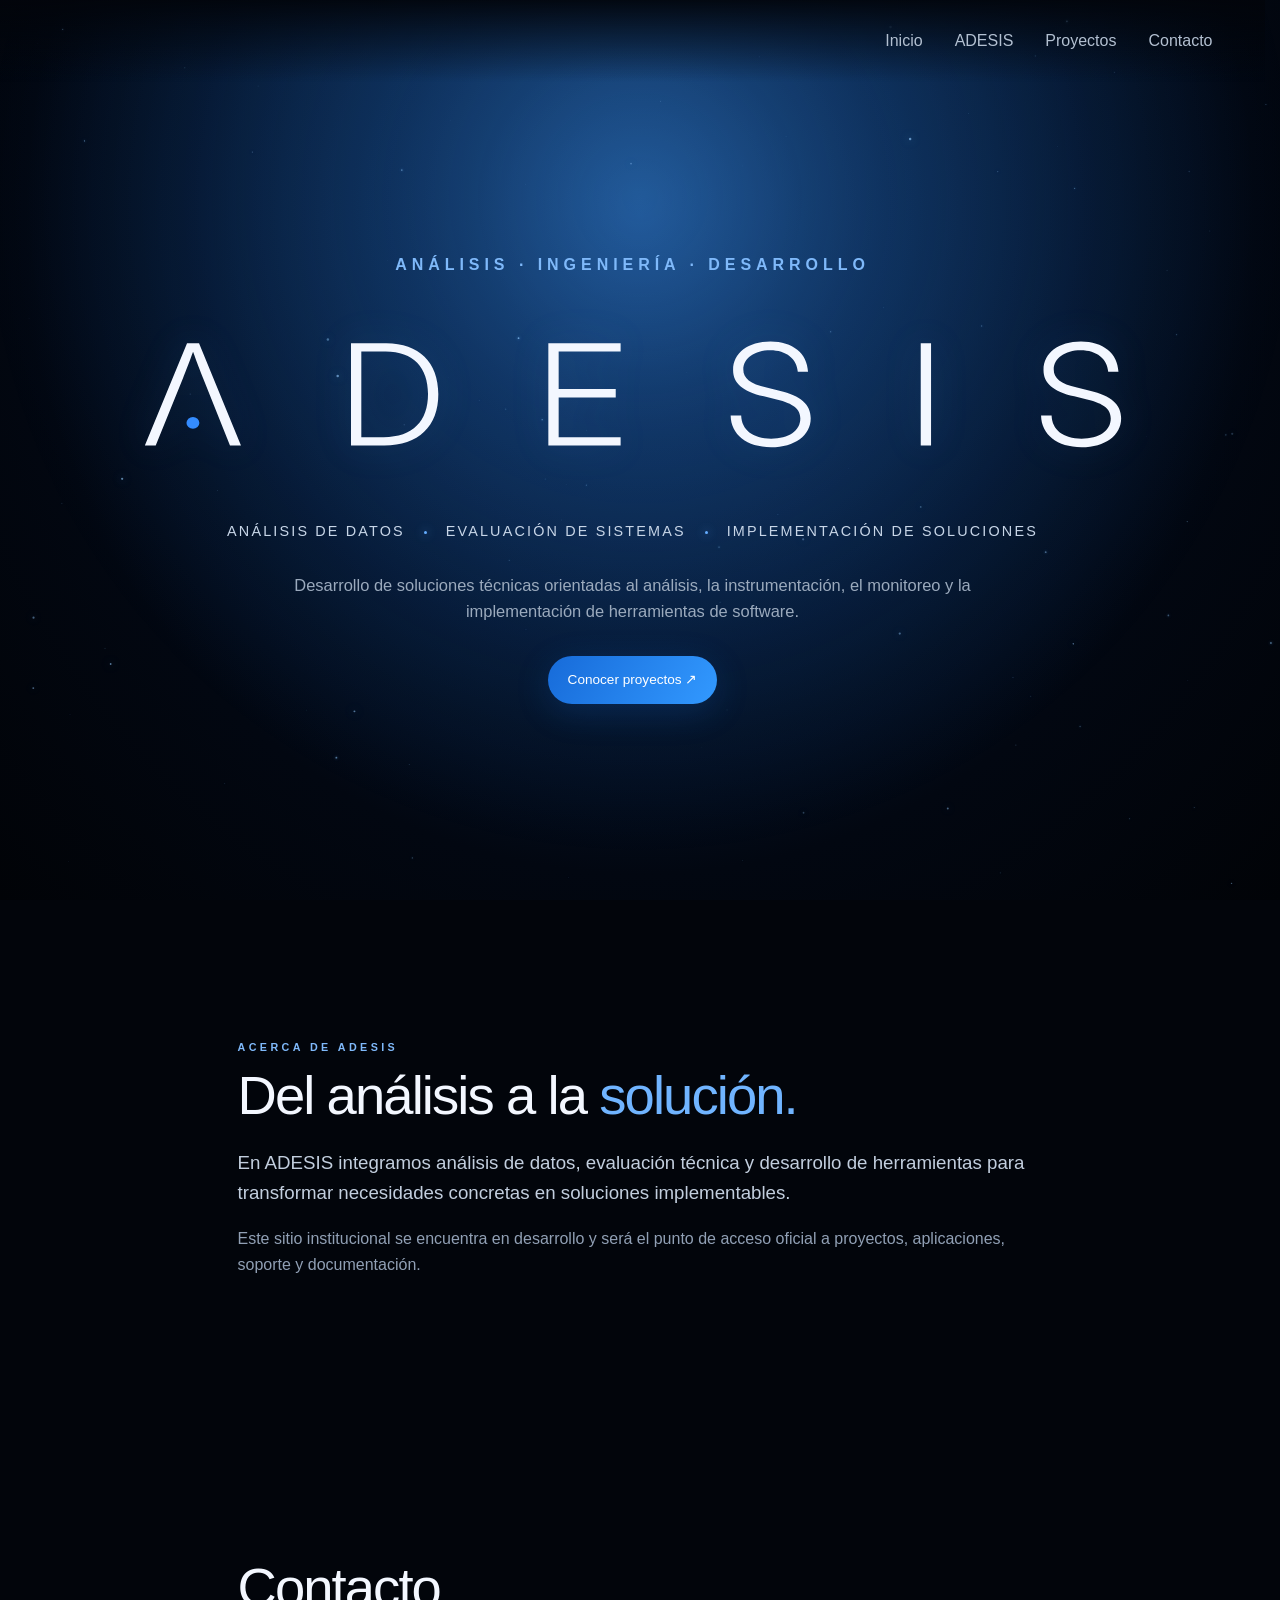
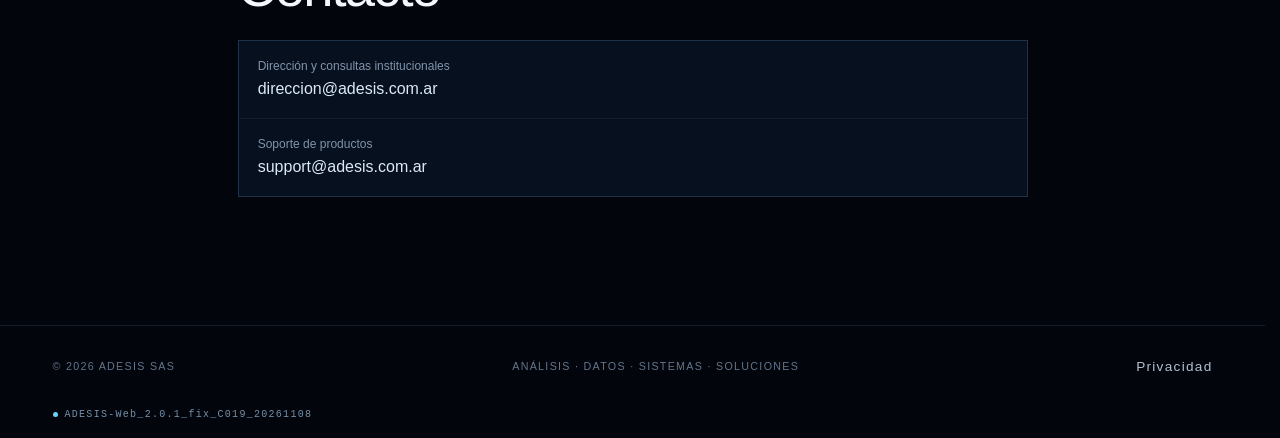
==== commit 9c763945: "Publicar C019: seis proyectos en una grilla y ajustes de escritorio Promueve la revisión T006 aproba" ====
--- a/index.html
+++ b/index.html
@@ -1,9 +1,9 @@
 <!doctype html>
-<html lang="es"><head><link rel="stylesheet" href="assets/css/navigation.css"><script src="assets/js/navigation.js" data-page="home"></script><script id="welcome-bootstrap">(()=>{if(!window.__adesisHomeReturn&&!window.__previewTargetHash&&!location.hash&&!matchMedia('(prefers-reduced-motion: reduce)').matches){document.documentElement.classList.add('welcome-pending');window.__adesisWelcomeFailSafe=setTimeout(()=>{document.documentElement.classList.remove('welcome-pending','welcome-ready','welcome-revealing');document.querySelector('.brand-motion')?.style.removeProperty('transform');document.querySelectorAll('[inert]').forEach(el=>el.inert=false)},10000)}})();</script><meta charset="utf-8"><meta name="viewport" content="width=device-width,initial-scale=1"><meta name="theme-color" content="#020711"><meta name="description" content="ADESIS — Análisis de Datos, Evaluación de Sistemas e Implementación de Soluciones."><title>ADESIS · Análisis, ingeniería y desarrollo</title><link rel="icon" type="image/svg+xml" href="assets/favicon.svg"><link rel="stylesheet" href="assets/css/home.css?v=1.1.2"><script src="assets/js/home.js" defer></script><noscript><style>.reveal{opacity:1;transform:none}@media(max-width:760px){header .toggle{display:none}header .primary-nav{display:flex;position:static;flex-direction:row;flex-wrap:wrap;gap:.6rem;padding:.6rem;font-size:.75rem}header .nav{height:auto;min-height:82px}}</style></noscript><link rel="stylesheet" href="assets/css/welcome.css"><script src="assets/js/welcome.js" defer></script></head><body><div class="welcome-curtain" aria-hidden="true"></div><div class="welcome-scene" hidden aria-hidden="true"><img class="welcome-earth" width="1800" height="271" fetchpriority="high" src="[data-uri]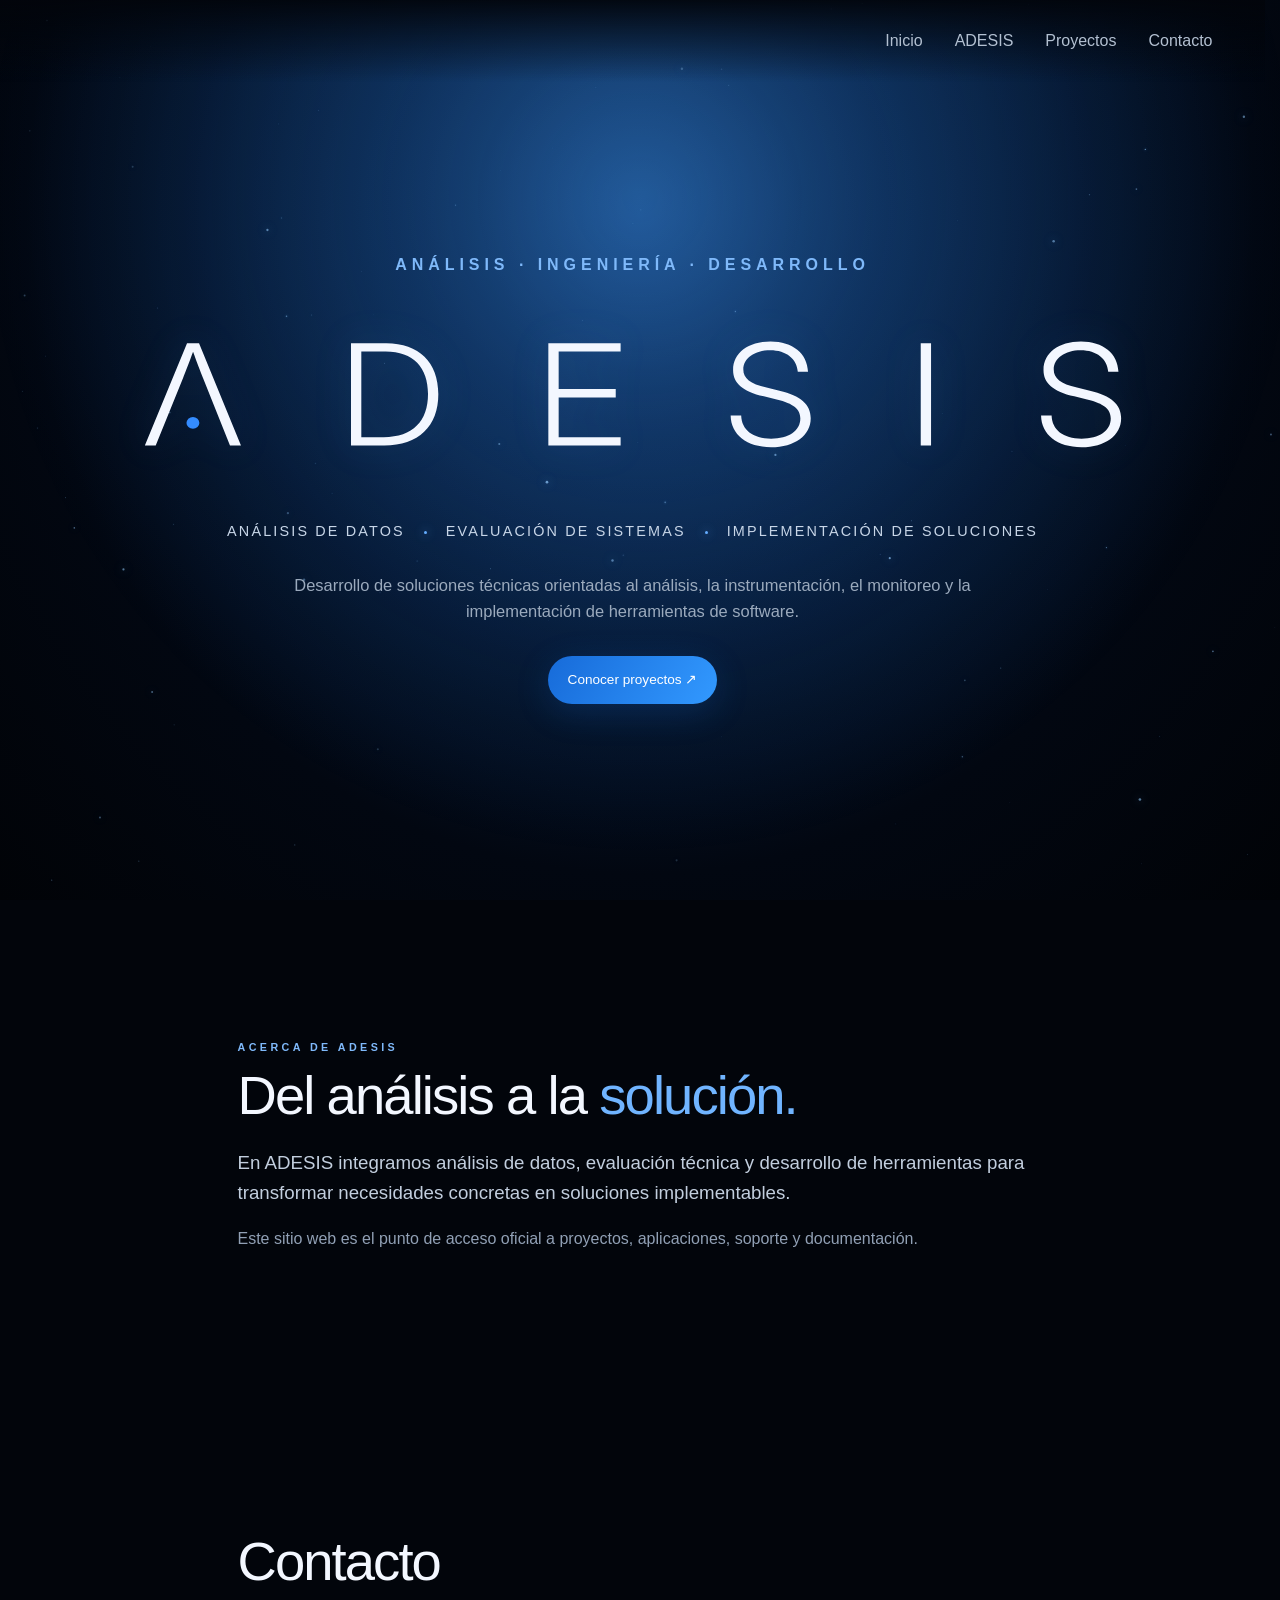
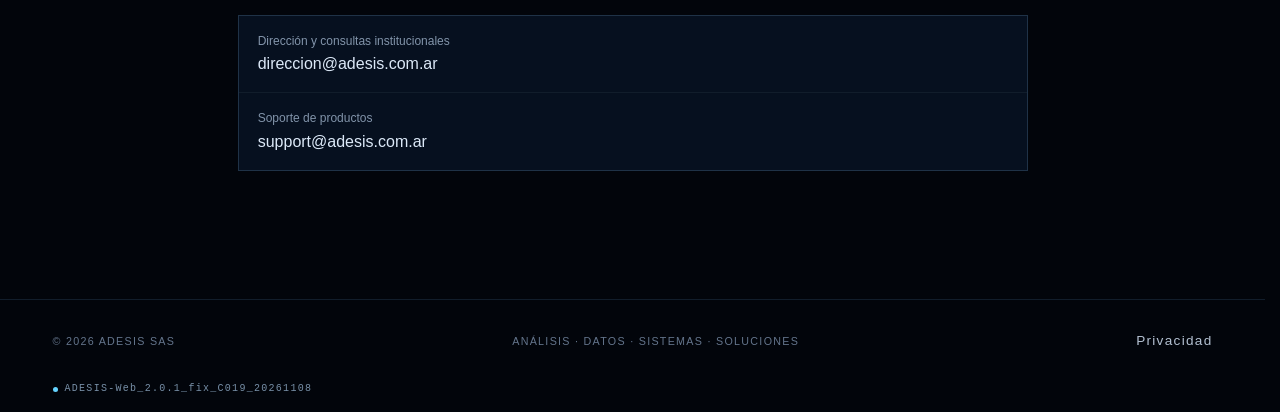
==== commit 3e7adbfc: "fix: actualizar presentación del sitio institucional" ====
--- a/index.html
+++ b/index.html
@@ -6,4 +6,4 @@
 </g><g class="brand-letter" data-letter="S"><path d="M613 -23C923 -23 1131 149 1131 399C1131 599 1001 723 722 797L553 843C338 900 249 980 249 1107C249 1271 396 1388 601 1388C812 1388 950 1264 962 1073H1096C1086 1340 896 1513 605 1513C313 1513 115 1346 115 1101C115 909 237 790 518 716L685 671C909 611 995 530 995 394C995 217 843 101 613 101C372 101 226 230 221 437H83C88 157 293 -23 613 -23Z" fill="#F3F7FF" transform="translate(7584 0)" />
 </g><g class="brand-letter" data-letter="I"><path d="M290 1490H155V0H290Z" fill="#F3F7FF" transform="translate(10000 0)" />
 </g><g class="brand-letter" data-letter="S"><path d="M613 -23C923 -23 1131 149 1131 399C1131 599 1001 723 722 797L553 843C338 900 249 980 249 1107C249 1271 396 1388 601 1388C812 1388 950 1264 962 1073H1096C1086 1340 896 1513 605 1513C313 1513 115 1346 115 1101C115 909 237 790 518 716L685 671C909 611 995 530 995 394C995 217 843 101 613 101C372 101 226 230 221 437H83C88 157 293 -23 613 -23Z" fill="#F3F7FF" transform="translate(11647 0)" />
-</g></g></g></svg></h1><p class="tagline">Análisis de Datos <i></i> Evaluación de Sistemas <i></i> Implementación de Soluciones</p><p class="lead">Desarrollo de soluciones técnicas orientadas al análisis, la instrumentación, el monitoreo y la implementación de herramientas de software.</p><div class="actions"><a class="btn primary" href="proyectos.html">Conocer proyectos ↗</a></div></div></section><section id="estudio" class="section band"><div class="wrap narrow reveal"><p class="eyebrow">ACERCA DE ADESIS</p><h2>Del análisis a la <em>solución.</em></h2><p class="big">En ADESIS integramos análisis de datos, evaluación técnica y desarrollo de herramientas para transformar necesidades concretas en soluciones implementables.</p><p class="muted">Este sitio institucional se encuentra en desarrollo y será el punto de acceso oficial a proyectos, aplicaciones, soporte y documentación.</p></div></section><section id="contacto" class="section band"><div class="wrap narrow reveal"><h2>Contacto</h2><div class="contacts"><a href="mailto:direccion@adesis.com.ar">Dirección y consultas institucionales<strong>direccion@adesis.com.ar</strong></a><a href="mailto:support@adesis.com.ar">Soporte de productos<strong>support@adesis.com.ar</strong></a></div></div></section></main><footer><div class="wrap foot"><span>© <span id="year"></span> ADESIS SAS</span><span>ANÁLISIS · DATOS · SISTEMAS · SOLUCIONES</span><a href="privacy.html">Privacidad</a></div><div class="wrap build-footer" aria-label="Identificación de la versión"><span class="build-live" aria-hidden="true"></span><code>ADESIS-Web_2.0.1_fix_C019_20261108</code></div></footer></body></html>
+</g></g></g></svg></h1><p class="tagline">Análisis de Datos <i></i> Evaluación de Sistemas <i></i> Implementación de Soluciones</p><p class="lead">Desarrollo de soluciones técnicas orientadas al análisis, la instrumentación, el monitoreo y la implementación de herramientas de software.</p><div class="actions"><a class="btn primary" href="proyectos.html">Conocer proyectos ↗</a></div></div></section><section id="estudio" class="section band"><div class="wrap narrow reveal"><p class="eyebrow">ACERCA DE ADESIS</p><h2>Del análisis a la <em>solución.</em></h2><p class="big">En ADESIS integramos análisis de datos, evaluación técnica y desarrollo de herramientas para transformar necesidades concretas en soluciones implementables.</p><p class="muted">Este sitio web es el punto de acceso oficial a proyectos, aplicaciones, soporte y documentación.</p></div></section><section id="contacto" class="section band"><div class="wrap narrow reveal"><h2>Contacto</h2><div class="contacts"><a href="mailto:direccion@adesis.com.ar">Dirección y consultas institucionales<strong>direccion@adesis.com.ar</strong></a><a href="mailto:support@adesis.com.ar">Soporte de productos<strong>support@adesis.com.ar</strong></a></div></div></section></main><footer><div class="wrap foot"><span>© <span id="year"></span> ADESIS SAS</span><span>ANÁLISIS · DATOS · SISTEMAS · SOLUCIONES</span><a href="privacy.html">Privacidad</a></div><div class="wrap build-footer" aria-label="Identificación de la versión"><span class="build-live" aria-hidden="true"></span><code>ADESIS-Web_2.0.1_fix_C019_20261108</code></div></footer></body></html>
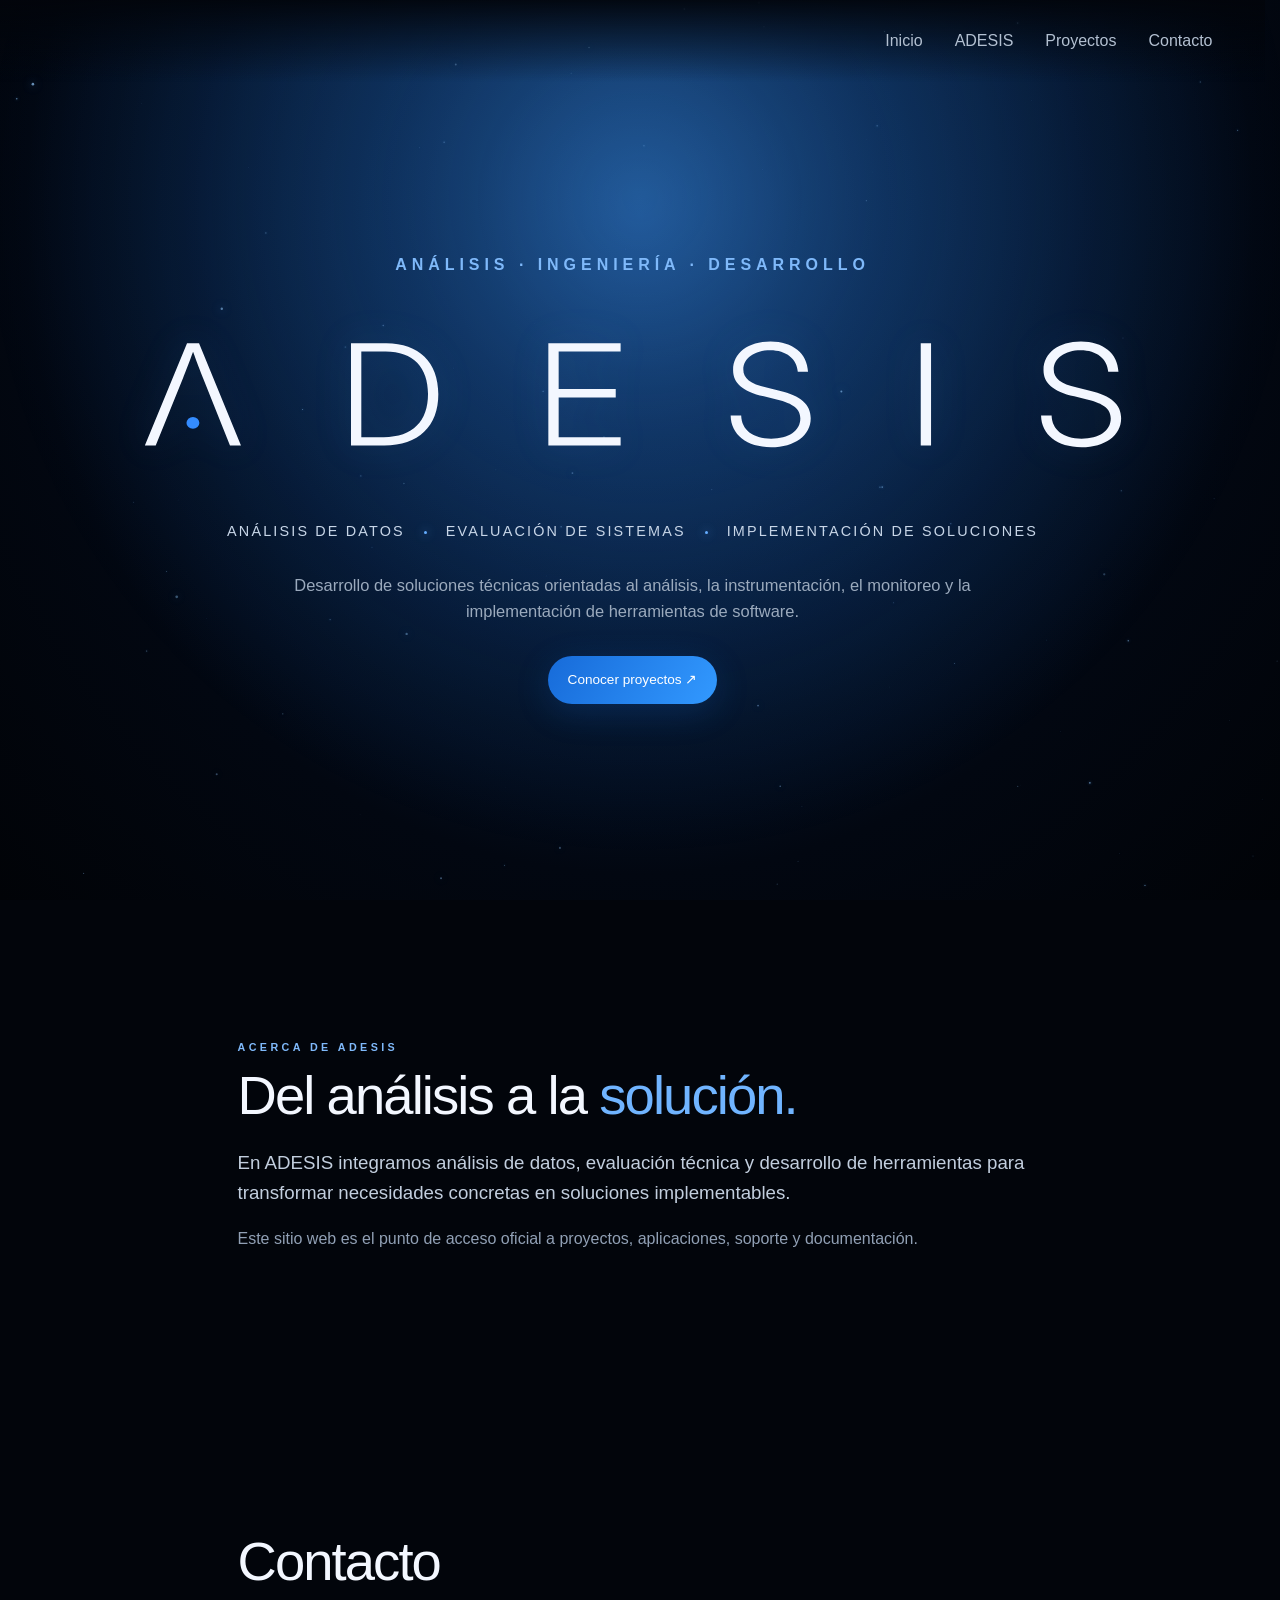
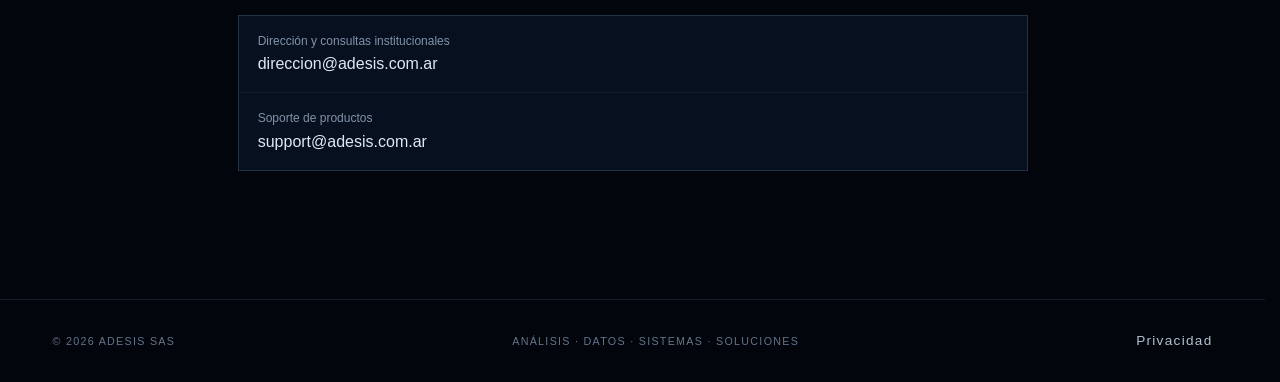
==== commit a2c72e0b: "Publish ADESIS Web 2.0.2 C020 — privacy and institutional footer" ====
--- a/index.html
+++ b/index.html
@@ -6,4 +6,4 @@
 </g><g class="brand-letter" data-letter="S"><path d="M613 -23C923 -23 1131 149 1131 399C1131 599 1001 723 722 797L553 843C338 900 249 980 249 1107C249 1271 396 1388 601 1388C812 1388 950 1264 962 1073H1096C1086 1340 896 1513 605 1513C313 1513 115 1346 115 1101C115 909 237 790 518 716L685 671C909 611 995 530 995 394C995 217 843 101 613 101C372 101 226 230 221 437H83C88 157 293 -23 613 -23Z" fill="#F3F7FF" transform="translate(7584 0)" />
 </g><g class="brand-letter" data-letter="I"><path d="M290 1490H155V0H290Z" fill="#F3F7FF" transform="translate(10000 0)" />
 </g><g class="brand-letter" data-letter="S"><path d="M613 -23C923 -23 1131 149 1131 399C1131 599 1001 723 722 797L553 843C338 900 249 980 249 1107C249 1271 396 1388 601 1388C812 1388 950 1264 962 1073H1096C1086 1340 896 1513 605 1513C313 1513 115 1346 115 1101C115 909 237 790 518 716L685 671C909 611 995 530 995 394C995 217 843 101 613 101C372 101 226 230 221 437H83C88 157 293 -23 613 -23Z" fill="#F3F7FF" transform="translate(11647 0)" />
-</g></g></g></svg></h1><p class="tagline">Análisis de Datos <i></i> Evaluación de Sistemas <i></i> Implementación de Soluciones</p><p class="lead">Desarrollo de soluciones técnicas orientadas al análisis, la instrumentación, el monitoreo y la implementación de herramientas de software.</p><div class="actions"><a class="btn primary" href="proyectos.html">Conocer proyectos ↗</a></div></div></section><section id="estudio" class="section band"><div class="wrap narrow reveal"><p class="eyebrow">ACERCA DE ADESIS</p><h2>Del análisis a la <em>solución.</em></h2><p class="big">En ADESIS integramos análisis de datos, evaluación técnica y desarrollo de herramientas para transformar necesidades concretas en soluciones implementables.</p><p class="muted">Este sitio web es el punto de acceso oficial a proyectos, aplicaciones, soporte y documentación.</p></div></section><section id="contacto" class="section band"><div class="wrap narrow reveal"><h2>Contacto</h2><div class="contacts"><a href="mailto:direccion@adesis.com.ar">Dirección y consultas institucionales<strong>direccion@adesis.com.ar</strong></a><a href="mailto:support@adesis.com.ar">Soporte de productos<strong>support@adesis.com.ar</strong></a></div></div></section></main><footer><div class="wrap foot"><span>© <span id="year"></span> ADESIS SAS</span><span>ANÁLISIS · DATOS · SISTEMAS · SOLUCIONES</span><a href="privacy.html">Privacidad</a></div><div class="wrap build-footer" aria-label="Identificación de la versión"><span class="build-live" aria-hidden="true"></span><code>ADESIS-Web_2.0.1_fix_C019_20261108</code></div></footer></body></html>
+</g></g></g></svg></h1><p class="tagline">Análisis de Datos <i></i> Evaluación de Sistemas <i></i> Implementación de Soluciones</p><p class="lead">Desarrollo de soluciones técnicas orientadas al análisis, la instrumentación, el monitoreo y la implementación de herramientas de software.</p><div class="actions"><a class="btn primary" href="proyectos.html">Conocer proyectos ↗</a></div></div></section><section id="estudio" class="section band"><div class="wrap narrow reveal"><p class="eyebrow">ACERCA DE ADESIS</p><h2>Del análisis a la <em>solución.</em></h2><p class="big">En ADESIS integramos análisis de datos, evaluación técnica y desarrollo de herramientas para transformar necesidades concretas en soluciones implementables.</p><p class="muted">Este sitio web es el punto de acceso oficial a proyectos, aplicaciones, soporte y documentación.</p></div></section><section id="contacto" class="section band"><div class="wrap narrow reveal"><h2>Contacto</h2><div class="contacts"><a href="mailto:direccion@adesis.com.ar">Dirección y consultas institucionales<strong>direccion@adesis.com.ar</strong></a><a href="mailto:support@adesis.com.ar">Soporte de productos<strong>support@adesis.com.ar</strong></a></div></div></section></main><footer><div class="wrap foot"><span>© <span id="year"></span> ADESIS SAS</span><span>ANÁLISIS · DATOS · SISTEMAS · SOLUCIONES</span><a href="privacy.html">Privacidad</a></div></footer></body></html>
--- a/assets/css/desktop-c019.css
+++ b/assets/css/desktop-c019.css
@@ -62,6 +62,3 @@
  .project-list>.fileforge p:not(.eyebrow){font-size:17px;line-height:1.35}
  .project-list>.fileforge .development{grid-column:2}
 }
-
-/* IDMP-2026 001: selectable identity and cyclic LIVE indicator. */
-.build-footer{display:flex;align-items:center;gap:7px;padding:0 0 16px;font:10px/1.4 ui-monospace,monospace;color:#7890a8;overflow-wrap:anywhere;user-select:text}.build-footer code{font:inherit}.build-live{flex:0 0 5px;width:5px;height:5px;border-radius:50%;background:#65d4ff;animation:build-live-cycle 2.4s step-end infinite}@keyframes build-live-cycle{0%,100%{visibility:visible}50%{visibility:hidden}}
